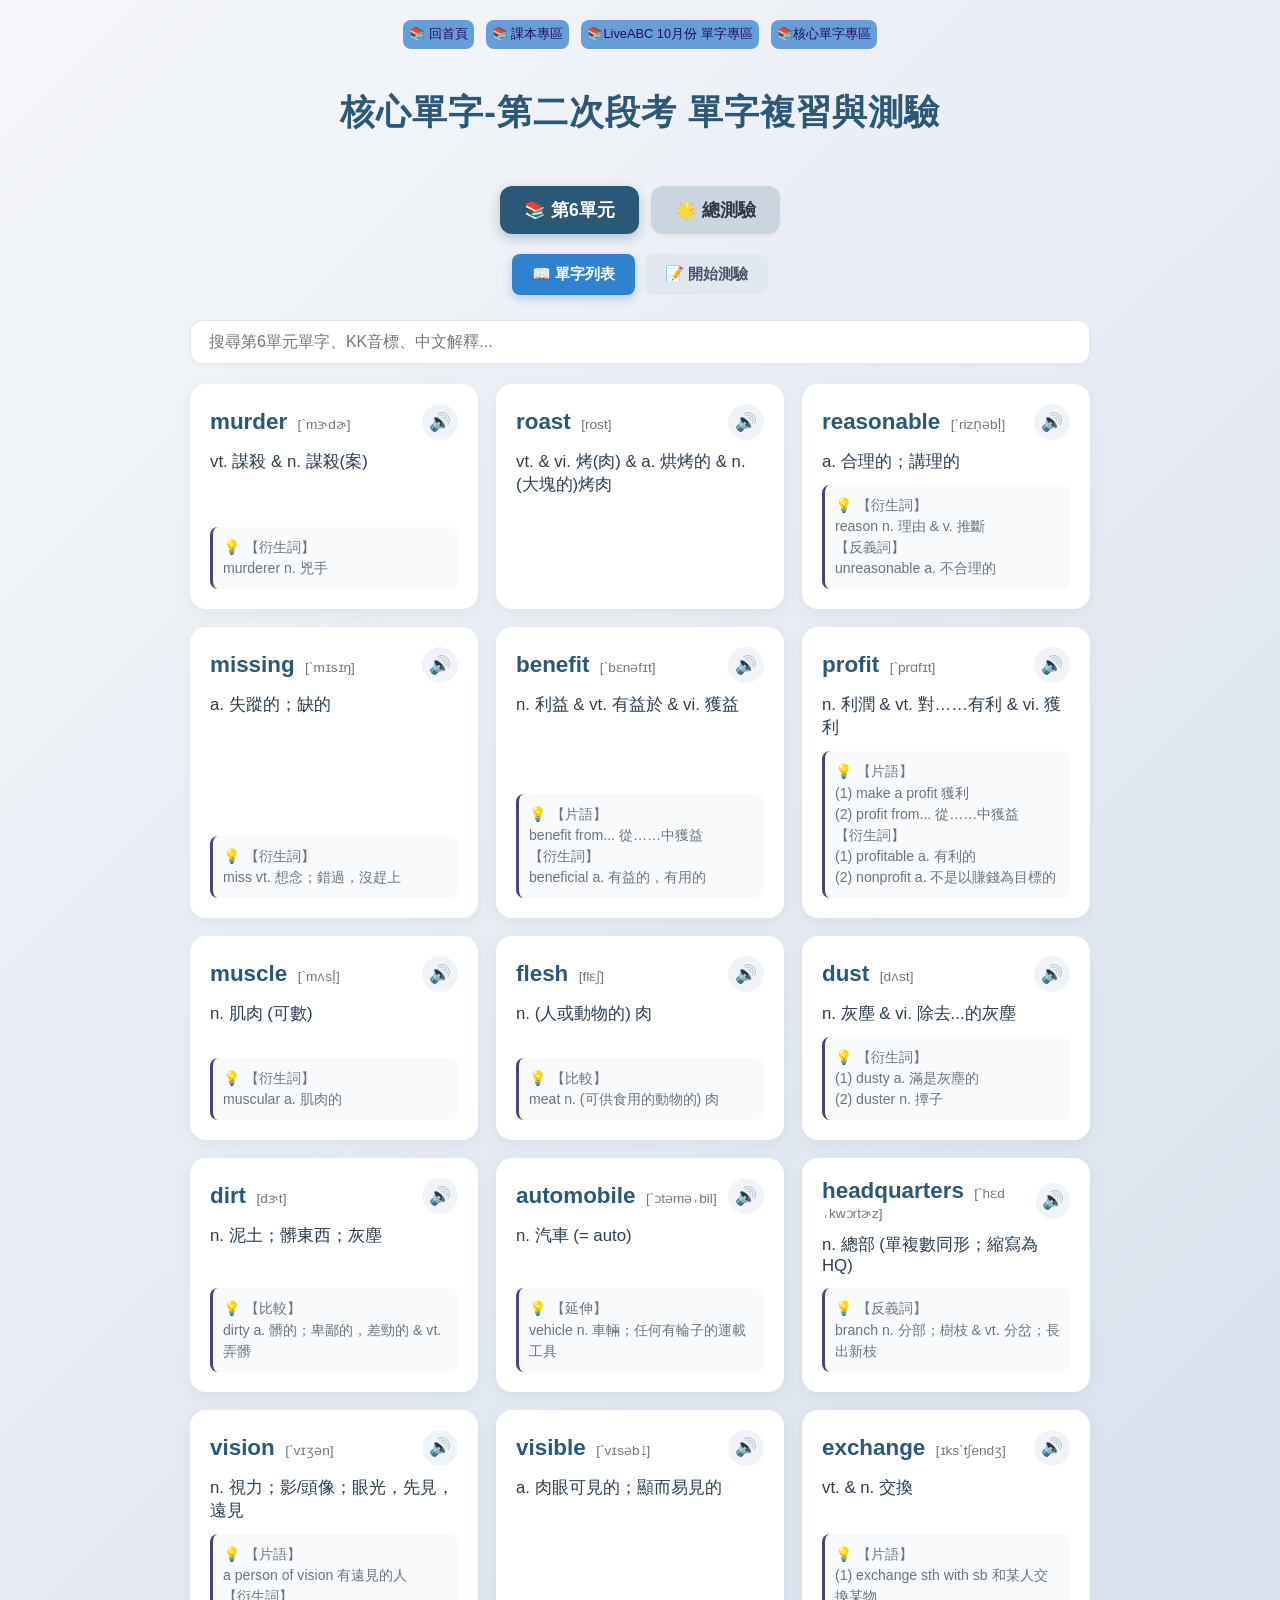
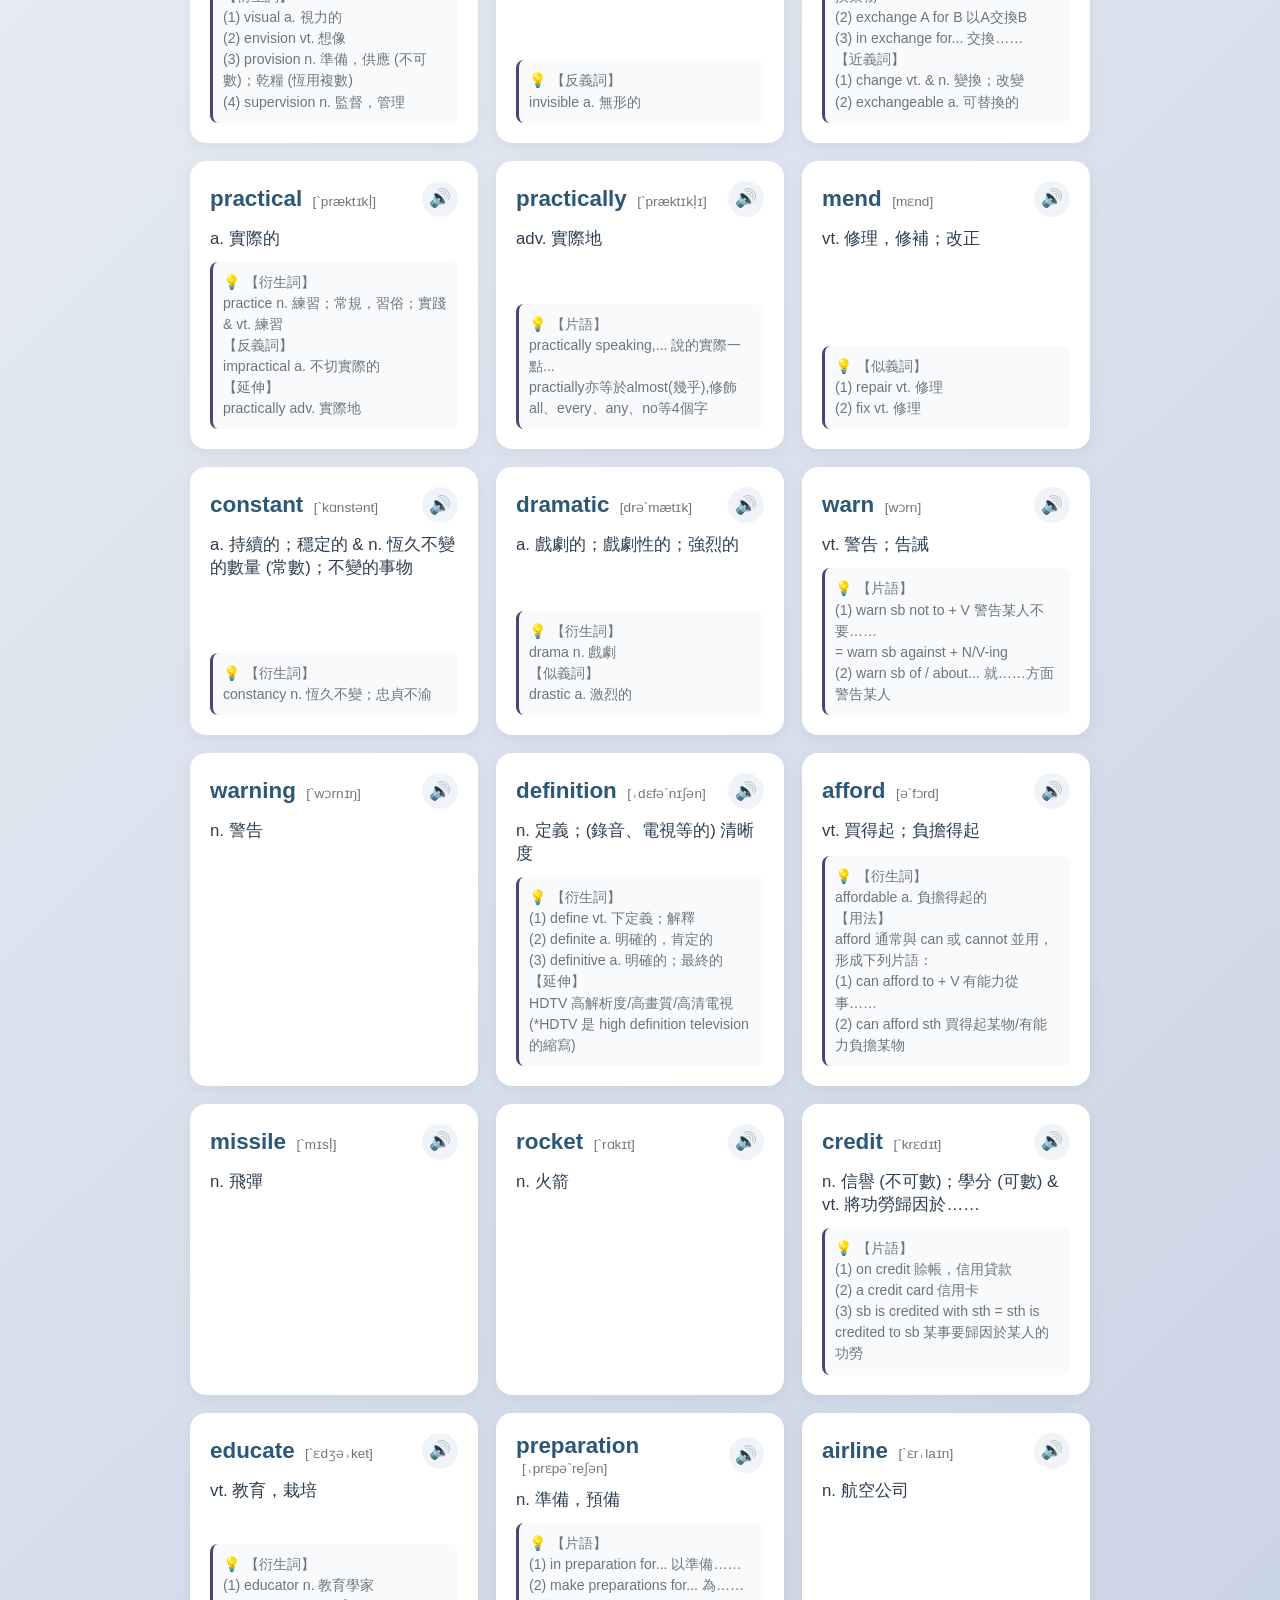
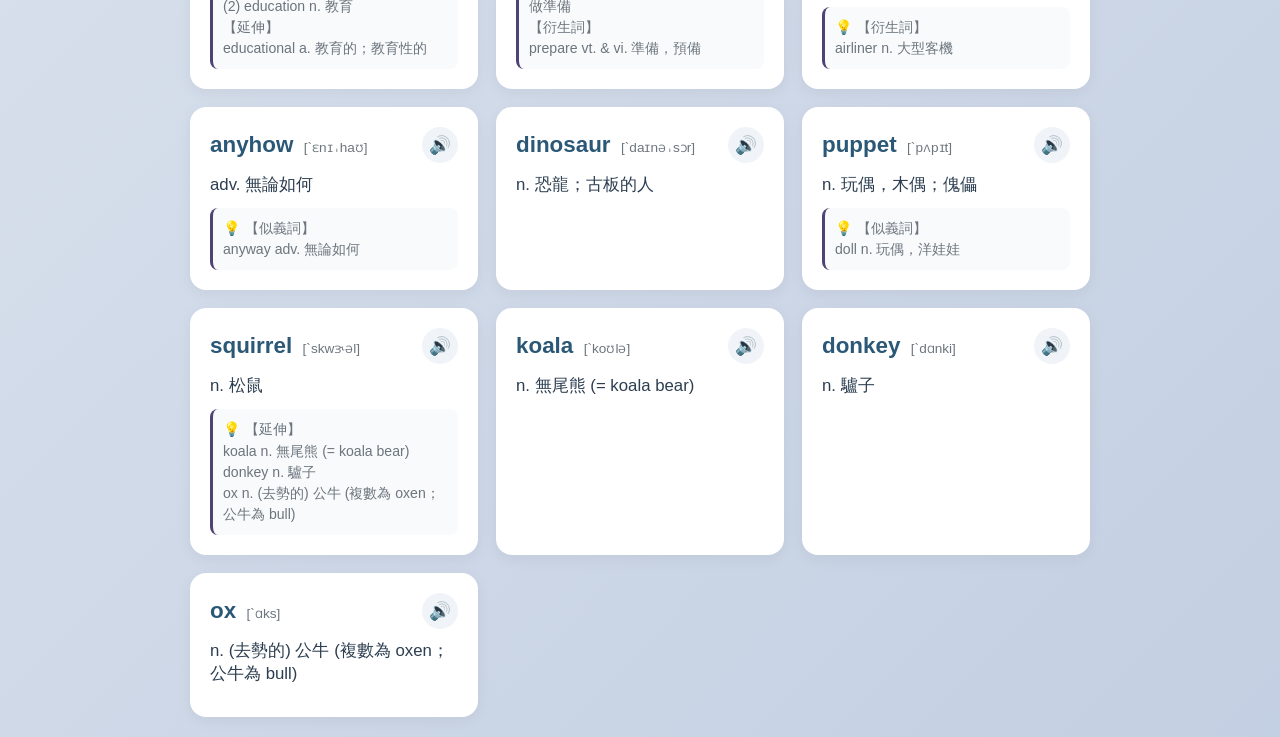
==== index-7000-2.html @ f65d8a89 "first commit" ====
<!DOCTYPE html>
<html lang="zh-TW">
<head>
    <meta charset="UTF-8">
    <meta name="viewport" content="width=device-width, initial-scale=1.0">
    <title>核心單字-第二次段考 單字複習與測驗</title>
    <link rel="stylesheet" href="style.css">
</head>
<body>
    <div class="container">
        <div class="lesson-tabs">
            <button class="lesson1-btn lesson0-btn" onclick="location.href='index.html'">📚 回首頁 </button>
            <button class="lesson1-btn lesson0-btn" onclick="location.href='index-TextBook-2.html'">📚 課本專區</button>
            <button class="lesson1-btn lesson0-btn" onclick="location.href='index-LiveABC_10_1.html'">📚LiveABC 10月份 單字專區</button>
            <button class="lesson1-btn lesson0-btn" onclick="location.href='index-7000-2.html'">📚核心單字專區</button>
        </div>
        <header>
            <h1 id="page-title">核心單字-第二次段考 單字複習與測驗</h1>  
        </header>

        <!-- 動態生成：單元切換頁籤 -->
        <div class="lesson-tabs" id="lessonTabsContainer"></div>

        <!-- 動態生成：單元內容區塊 -->
        <div id="dynamicContentContainer"></div>
    </div>

    <!-- 載入資料與測驗引擎 -->
    <script src="WordsData/7000_test2.js"></script>
    <script src="quiz-engine.js"></script>

    <script>
        // =========================================================================
        // 【動態設定區】以後只要在這裡加單元，或在 JS 加資料，HTML 永遠不用動！
        // =========================================================================
        const unitsConfig = [
            // { id: 'lesson1', shortId: 'l1', name: '第1單元', dataVar: 'lesson1Data' },
            // { id: 'lesson2', shortId: 'l2', name: '第2單元', dataVar: 'lesson2Data' },
            // { id: 'lesson3', shortId: 'l3', name: '第3單元', dataVar: 'lesson3Data' },
            { id: 'lesson6', shortId: 'l6', name: '第6單元', dataVar: 'unit6WordsData' }
            // 之後要加第5單元、第6單元...直接在這裡繼續加物件即可：
            // { id: 'lesson5', shortId: 'l5', name: '第5課', dataVar: 'magazine10w5WordsData' },
        ];

        const lessonWordsMap = {
            //   magazine10w1WordsData: magazine10w1WordsData,
            //   magazine10w2WordsData: magazine10w2WordsData,
            //   magazine10w3WordsData: magazine10w3WordsData,
              unit6WordsData: unit6WordsData
             // 之後要加第5週、第6週...直接在這裡繼續加物件即可：
             // magazine10w5WordsData: magazine10w5WordsData,
             //注意： 這裡的 magazine10w5WordsData 必須確實存在，否則可能出現 ReferenceError，導致後續程式無法執行。
         };


        // 讓共用引擎抓取資料
        
function getDataByLessonId(lessonId) {
    if (lessonId === 'all') {
        return typeof allData !== 'undefined' ? allData : [];
    }

    const unit = unitsConfig.find(
        u => u.id === lessonId || u.shortId === lessonId
    );

    if (!unit) return [];

    return lessonWordsMap[unit.dataVar] || [];
}


        // 動態渲染整個頁面結構與單字列表
        function initDynamicApp() {
            const tabsContainer = document.getElementById('lessonTabsContainer');
            const contentContainer = document.getElementById('dynamicContentContainer');

            let tabsHtml = '';
            let contentsHtml = '';

            unitsConfig.forEach((unit, index) => {
                const isActiveTab = index === 0 ? 'active' : '';
                const isActiveContent = index === 0 ? 'active' : '';
                const sId = unit.shortId;

                // 產生頂部按鈕
                tabsHtml += `<button class="lesson-btn ${isActiveTab}" onclick="switchLesson('${unit.id}')">📚 ${unit.name}</button>`;

                // 產生對應的單字列表與測驗介面（完全對齊 quiz-engine.js 所需的 ID）
                contentsHtml += `
                    <div id="${unit.id}-container" class="lesson-content ${isActiveContent}">
                        <div class="nav-tabs">
                            <button class="tab-btn active" onclick="switchTab('${sId}', 'list')">📖 單字列表</button>
                            <button class="tab-btn" onclick="switchTab('${sId}', 'quiz')">📝 開始測驗</button>
                        </div>
                        <div id="${sId}-list-tab" class="tab-content active">
                            <div class="controls">
                                <input type="text" id="${sId}-searchInput" class="search-input" placeholder="搜尋${unit.name}單字、KK音標、中文解釋..." onkeyup="filterWords('${sId}')">
                            </div>
                            <div class="word-grid" id="${sId}-wordGrid"></div>
                        </div>
                        <div id="${sId}-quiz-tab" class="tab-content">
                            <div class="quiz-outer-card">
                                <div class="mode-header-title">🎯 ${unit.name}單字互動測驗</div>
                                <div class="mode-header-desc">請選擇您想要的測驗模式與題數，點擊開始挑戰！</div>
                                <div class="setup-panel" id="${sId}-quizSetupPanel">
                                    <div class="setup-group">
                                        <label>選擇測驗題型：</label>
                                        <div class="setup-options">
                                            <button class="setup-btn active" id="${sId}-typeChoiceBtn" onclick="setQuizType('${sId}', 'choice')">英選中 (看英選中)</button>
                                            <button class="setup-btn" id="${sId}-typeChineseToEnglishBtn" onclick="setQuizType('${sId}', 'chineseToEnglish')">中選英 (看中選英)</button>
                                            <button class="setup-btn" id="${sId}-typeSpellBtn" onclick="setQuizType('${sId}', 'spell')">手動拼字填空</button>
                                        </div>
                                    </div>
                                    <div class="setup-group">
                                        <label>選擇測驗題數：</label>
                                        <div class="setup-options">
                                            <button class="setup-btn active" id="${sId}-count10Btn" onclick="setQuizCount('${sId}', 10)">10 題</button>
                                            <button class="setup-btn" id="${sId}-countAllBtn" onclick="setQuizCount('${sId}', 'all')">全部題數</button>
                                        </div>
                                    </div>
                                    <button class="full-next-btn" onclick="startQuiz('${sId}')">🚀 開始作答</button>
                                </div>
                                <div id="${sId}-quizActiveArea" style="display: none;">
                                    <div class="sticky-score-bar">
                                        <span id="${sId}-quizProgress" style="font-weight: bold; color: #4a5568;">進度：0 / 10</span>
                                        <span id="${sId}-quizScore" style="font-weight: bold; color: var(--btn-blue); font-size: 1.1rem;">得分：0 分</span>
                                    </div>
                                    <div class="quiz-inner-box">
                                        <div class="question-label" id="${sId}-questionText">載入中...</div>
                                        <div id="${sId}-quizAnswersArea" class="options-group"></div>
                                        <div class="result-banner" id="${sId}-quizBanner"></div>
                                    </div>
                                    <button class="full-next-btn" id="${sId}-quizNextBtn" onclick="nextQuestion('${sId}')" style="display: none;">下一題 ➔</button>
                                </div>
                                <div id="${sId}-quizFinalResult" style="display: none; text-align: center; padding: 25px; background: #edf2f7; border-radius: 12px;">
                                    <h2 style="margin-top: 0; color: #2d3748;">🎉 ${unit.name}測驗完成！</h2>
                                    <p style="font-size: 1.1rem; color: #4a5568;">您的最終得分：</p>
                                    <div id="${sId}-finalScoreDisplay" style="font-size: 3rem; font-weight: bold; color: var(--btn-blue); margin: 10px 0 20px 0;">0 / 100</div>
                                    <div id="${sId}-wrongReviewContainer"></div>
                                    <button class="full-next-btn" onclick="resetQuizSetup('${sId}')" style="max-width: 240px; margin: 20px auto 0 auto;">🔄 重新設定並再試一次</button>
                                </div>
                            </div>
                        </div>
                    </div>
                `;
            });

            // 總測驗
            tabsHtml += `<button class="lesson-btn" onclick="switchLesson('all')">🌟 總測驗</button>`;
            contentsHtml += `
                <div id="all-container" class="lesson-content">
                    <div class="nav-tabs">
                        <button class="tab-btn active" onclick="switchTab('all', 'list')">📖 全部單字總覽</button>
                        <button class="tab-btn" onclick="switchTab('all', 'quiz')">📝 開始總測驗</button>
                    </div>
                    <div id="all-list-tab" class="tab-content active">
                        <div class="controls">
                            <input type="text" id="all-searchInput" class="search-input" placeholder="搜尋所有課程單字、片語、KK音標、中文解釋..." onkeyup="filterWords('all')">
                        </div>
                        <div class="word-grid" id="all-wordGrid"></div>
                    </div>
                    <div id="all-quiz-tab" class="tab-content">
                        <div class="quiz-outer-card">
                            <div class="mode-header-title">🌟 總測驗（涵蓋全部單字與片語）</div>
                            <div class="mode-header-desc">請選擇您想要的測驗模式與題數，挑戰跨課綜合單字大考驗！</div>
                            <div class="setup-panel" id="all-quizSetupPanel">
                                <div class="setup-group">
                                    <label>選擇測驗題型：</label>
                                    <div class="setup-options">
                                        <button class="setup-btn active" id="all-typeChoiceBtn" onclick="setQuizType('all', 'choice')">英選中 (看英選中)</button>
                                        <button class="setup-btn" id="all-typeChineseToEnglishBtn" onclick="setQuizType('all', 'chineseToEnglish')">中選英 (看中選英)</button>
                                        <button class="setup-btn" id="all-typeSpellBtn" onclick="setQuizType('all', 'spell')">手動拼字填空</button>
                                    </div>
                                </div>
                                <div class="setup-group">
                                    <label>選擇測驗題數：</label>
                                    <div class="setup-options">
                                        <button class="setup-btn active" id="all-count10Btn" onclick="setQuizCount('all', 10)">10 題</button>
                                        <button class="setup-btn" id="all-count20Btn" onclick="setQuizCount('all', 20)">20 題</button>
                                        <button class="setup-btn" id="all-countAllBtn" onclick="setQuizCount('all', 'all')">全部題數</button>
                                    </div>
                                </div>
                                <button class="full-next-btn" onclick="startQuiz('all')">🚀 開始總測驗</button>
                            </div>
                            <div id="all-quizActiveArea" style="display: none;">
                                <div class="sticky-score-bar">
                                    <span id="all-quizProgress" style="font-weight: bold; color: #4a5568;">進度：0 / 10</span>
                                    <span id="all-quizScore" style="font-weight: bold; color: var(--btn-blue); font-size: 1.1rem;">得分：0 分</span>
                                </div>
                                <div class="quiz-inner-box">
                                    <div class="question-label" id="all-questionText">載入中...</div>
                                    <div id="all-quizAnswersArea" class="options-group"></div>
                                    <div class="result-banner" id="all-quizBanner"></div>
                                </div>
                                <button class="full-next-btn" id="all-quizNextBtn" onclick="nextQuestion('all')" style="display: none;">下一題 ➔</button>
                            </div>
                            <div id="all-quizFinalResult" style="display: none; text-align: center; padding: 25px; background: #edf2f7; border-radius: 12px;">
                                <h2 style="margin-top: 0; color: #2d3748;">🎉 總測驗完成！</h2>
                                <p style="font-size: 1.1rem; color: #4a5568;">您的最終得分：</p>
                                <div id="all-finalScoreDisplay" style="font-size: 3rem; font-weight: bold; color: var(--btn-blue); margin: 10px 0 20px 0;">0 / 100</div>
                                <div id="all-wrongReviewContainer"></div>
                                <button class="full-next-btn" onclick="resetQuizSetup('all')" style="max-width: 240px; margin: 20px auto 0 auto;">🔄 重新設定並再試一次</button>
                            </div>
                        </div>
                    </div>
                </div>
            `;

            // 注入 DOM 
            tabsContainer.innerHTML = tabsHtml;
            contentContainer.innerHTML = contentsHtml;

            // 確保 DOM 建立完成後，立即呼叫引擎將各單元卡片渲染進各自的網格中
            setTimeout(() => {
    unitsConfig.forEach(unit => {
        const words = getDataByLessonId(unit.id);

        console.log(
            `[${unit.name}] 單字數量：`,
            words.length,
            words
        );

        renderWords(unit.shortId, words);
    });

    if (typeof allData !== 'undefined') {
        console.log('[總複習] 單字數量：', allData.length);
        renderWords('all', allData);
    } else {
        console.error('找不到 allData，請檢查資料來源。');
    }
}, 50);
        }

        // 頁面載入時觸發動態生成
        window.onload = initDynamicApp;
    </script>
</body>
</html>
---- style.css ----
:root {
            --primary: #2b5876;
            --primary-light: #4e4376;
            --bg-grad: linear-gradient(135deg, #f5f7fa 0%, #c3cfe2 100%);
            --card-bg: #ffffff;
            --text-main: #2c3e50;
            --text-sub: #6c757d;
            --border-color: #e2e8f0;
            --danger: #dc3545;
            --danger-bg: #f8d7da;
            --danger-border: #f5c6cb;
            --danger-text: #721c24;
            --success: #28a745;
            --success-bg: #d4edda;
            --success-border: #c3e6cb;
            --success-text: #155724;
            --btn-blue: #3182ce;
            --btn-blue-hover: #2b6cb0;
        }

        body {
            font-family: 'PingFang TC', 'Microsoft JhengHei', 'Helvetica Neue', Arial, sans-serif;
            background: var(--bg-grad);
            margin: 0;
            padding: 20px;
            color: var(--text-main);
            min-height: 100vh;
        }

        .container {
            max-width: 900px;
            margin: 0 auto;
        }

        header {
            text-align: center;
            padding: 20px 0;
            margin-bottom: 20px;
        }

        header h1 {
            margin: 0 0 10px 0;
            font-size: 2.2rem;
            color: var(--primary);
            letter-spacing: 1px;
        }

        header p {
            margin: 0;
            color: var(--text-sub);
            font-size: 1rem;
        }

        /* 課次大分頁列 */
        .lesson-tabs {
            display: flex;
            justify-content: center;
            gap: 12px;
            margin-bottom: 20px;
            flex-wrap: wrap;
        }

        .lesson-btn {
            background-color: #cbd5e0;
            border: none;
            color: #2d3748;
            padding: 12px 24px;
            border-radius: 12px;
            font-size: 1.1rem;
            font-weight: bold;
            cursor: pointer;
            transition: all 0.2s ease;
            box-shadow: 0 2px 5px rgba(0,0,0,0.05);
        }

        
        .lesson-btn:hover {
            background-color: #a0aec0;
        }

        .lesson-btn.active {
            background-color: var(--primary);
            color: white;
            box-shadow: 0 4px 12px rgba(43, 88, 118, 0.3);
        }

        .lesson0-btn {
            padding: 6px 6px; 
            font-size: 0.8rem;
            border-radius: 8px;
        }

        .lesson1-btn {
            background-color: #669eda;
            border: none;
            color: #220d62;
            
        }

        .lesson1-btn:hover {
            background-color: #a0aec0;
        }

        .lesson1-btn.active {
            background-color: var(--primary);
            color: white;
            box-shadow: 0 4px 12px rgba(43, 88, 118, 0.3);
        }



        /* 功能子分頁列 */
        .nav-tabs {
            display: flex;
            justify-content: center;
            gap: 10px;
            margin-bottom: 25px;
        }

        .tab-btn {
            background-color: #e2e8f0;
            border: none;
            color: #4a5568;
            padding: 10px 20px;
            border-radius: 8px;
            font-size: 0.95rem;
            font-weight: bold;
            cursor: pointer;
            transition: all 0.2s ease;
        }

        .tab-btn:hover {
            background-color: #cbd5e0;
        }

        .tab-btn.active {
            background-color: var(--btn-blue);
            color: white;
            box-shadow: 0 4px 10px rgba(49, 130, 206, 0.3);
        }

        .lesson-content {
            display: none;
        }

        .lesson-content.active {
            display: block;
        }

        .tab-content {
            display: none;
        }

        .tab-content.active {
            display: block;
        }

        /* 搜尋與篩選列 */
        .controls {
            margin-bottom: 20px;
        }

        .search-input {
            width: 100%;
            padding: 12px 18px;
            border-radius: 12px;
            border: 1px solid var(--border-color);
            font-size: 1rem;
            box-shadow: 0 2px 5px rgba(0,0,0,0.03);
            outline: none;
            transition: border 0.2s;
            box-sizing: border-box;
        }

        .search-input:focus {
            border-color: var(--primary);
        }

        /* 卡片列表 */
        .word-grid {
            display: grid;
            grid-template-columns: repeat(auto-fill, minmax(270px, 1fr));
            gap: 18px;
        }

        .word-card {
            background: var(--card-bg);
            border-radius: 16px;
            padding: 20px;
            box-shadow: 0 4px 15px rgba(0,0,0,0.05);
            transition: transform 0.2s, box-shadow 0.2s;
            display: flex;
            flex-direction: column;
            justify-content: space-between;
        }

        .word-card:hover {
            transform: translateY(-4px);
            box-shadow: 0 8px 20px rgba(0,0,0,0.1);
        }

        .word-header {
            display: flex;
            justify-content: space-between;
            align-items: center;
            margin-bottom: 10px;
        }

        .word-title {
            font-size: 1.4rem;
            font-weight: bold;
            color: var(--primary);
        }

        .speech-btn {
            background: #f0f4f8;
            border: none;
            border-radius: 50%;
            width: 36px;
            height: 36px;
            cursor: pointer;
            display: flex;
            align-items: center;
            justify-content: center;
            font-size: 1.1rem;
            transition: background 0.2s;
        }

        .speech-btn:hover {
            background: #e2e8f0;
        }

        .word-def {
            font-size: 1.05rem;
            color: var(--text-main);
            margin-bottom: 12px;
            font-weight: 500;
        }

        .word-ext {
            font-size: 0.88rem;
            color: var(--text-sub);
            background: #f8fafc;
            padding: 10px;
            border-radius: 8px;
            border-left: 3px solid var(--primary-light);
            line-height: 1.5;
        }

        /* 測驗模式外框 */
        .quiz-outer-card {
            background: var(--card-bg);
            border-radius: 16px;
            padding: 35px 30px;
            box-shadow: 0 6px 20px rgba(0,0,0,0.06);
            max-width: 750px;
            margin: 0 auto;
        }







        .mode-header-title {
            font-size: 1.35rem;
            font-weight: 800;
            color: #2d3748;
            margin-bottom: 6px;
        }

        .mode-header-desc {
            color: #718096;
            font-size: 0.95rem;
            margin-bottom: 20px;
        }

        .setup-panel {
            background: #f8fafc;
            border: 1px solid #e2e8f0;
            border-radius: 12px;
            padding: 20px;
            margin-bottom: 20px;
        }

        .setup-group {
            margin-bottom: 15px;
        }

        .setup-group label {
            display: block;
            font-weight: bold;
            margin-bottom: 8px;
            color: #4a5568;
        }

        .setup-options {
            display: flex;
            gap: 10px;
            flex-wrap: wrap;
        }

        .setup-btn {
            flex: 1;
            min-width: 120px;
            padding: 10px;
            border: 1px solid #cbd5e0;
            background: #ffffff;
            border-radius: 8px;
            font-weight: bold;
            color: #4a5568;
            cursor: pointer;
            transition: all 0.2s;
        }

        .setup-btn.active {
            background: var(--btn-blue);
            color: white;
            border-color: var(--btn-blue);
        }

        .quiz-inner-box {
            background: #f8fafc;
            border: 1px solid #e2e8f0;
            border-radius: 12px;
            padding: 24px;
            margin-bottom: 20px;
        }

        .question-label {
            font-size: 1.15rem;
            font-weight: bold;
            color: #2d3748;
            margin-bottom: 18px;
            line-height: 1.5;
        }

        .options-group {
            display: flex;
            flex-direction: column;
            gap: 12px;
        }

        .single-option-btn {
            background: #ffffff;
            border: 1px solid #cbd5e0;
            padding: 15px 20px;
            border-radius: 10px;
            font-size: 1rem;
            text-align: left;
            cursor: pointer;
            transition: all 0.15s ease-in-out;
            color: #4a5568;
            font-weight: 500;
            display: block;
            width: 100%;
            box-sizing: border-box;
        }

        .single-option-btn:hover:not(:disabled) {
            border-color: var(--btn-blue);
            background: #f7fafc;
        }

        .single-option-btn.selected-correct {
            border: 2px solid var(--success) !important;
            background-color: var(--success-bg) !important;
            color: var(--success-text) !important;
            font-weight: bold;
        }

        .single-option-btn.selected-wrong {
            border: 2px solid var(--danger) !important;
            background-color: var(--danger-bg) !important;
            color: var(--danger-text) !important;
            font-weight: bold;
        }

        .single-option-btn.disabled-muted {
            opacity: 0.5;
            cursor: not-allowed;
        }

        .input-group {
            display: flex;
            gap: 10px;
            margin-bottom: 10px;
        }

        .spell-input {
            flex: 1;
            padding: 12px 16px;
            border: 2px solid #cbd5e0;
            border-radius: 10px;
            font-size: 1.1rem;
            outline: none;
            background: #fff;
        }

        .spell-input:focus {
            border-color: var(--btn-blue);
        }

        .spell-input.correct-input {
            border-color: var(--success) !important;
            background-color: var(--success-bg) !important;
            color: var(--success-text) !important;
            font-weight: bold;
        }

        .spell-input.wrong-input {
            border-color: var(--danger) !important;
            background-color: var(--danger-bg) !important;
            color: var(--danger-text) !important;
            font-weight: bold;
        }

        .action-sub-btn {
            background: var(--btn-blue);
            color: white;
            border: none;
            padding: 0 20px;
            border-radius: 10px;
            font-weight: bold;
            cursor: pointer;
            transition: background 0.2s;
        }

        .action-sub-btn:hover {
            background: var(--btn-blue-hover);
        }

        .result-banner {
            margin-top: 15px;
            padding: 15px 20px;
            border-radius: 10px;
            font-size: 1.05rem;
            font-weight: bold;
            line-height: 1.6;
            display: none;
        }

        .result-banner.wrong {
            background-color: var(--danger-bg) !important;
            border: 1px solid var(--danger-border) !important;
            color: var(--danger-text) !important;
            display: block !important;
        }

        .result-banner.correct {
            background-color: var(--success-bg) !important;
            border: 1px solid var(--success-border) !important;
            color: var(--success-text) !important;
            display: block !important;
        }

        .banner-ext-info {
            font-weight: normal;
            font-size: 0.9rem;
            margin-top: 8px;
            padding-top: 8px;
            border-top: 1px dashed rgba(0,0,0,0.15);
        }

        .full-next-btn {
            width: 100%;
            padding: 15px;
            background: var(--btn-blue);
            color: white;
            border: none;
            border-radius: 10px;
            font-size: 1.1rem;
            font-weight: bold;
            cursor: pointer;
            box-shadow: 0 4px 6px rgba(49, 130, 206, 0.2);
            margin-top: 15px;

            
            /* 讓手機版的測驗按鈕列或最下方按鈕固定在底部 */
    /* position: sticky; */
    position: relative; /* 確保不使用 fixed 亂飄 */
    bottom: 15px;
    z-index: 10;
    box-shadow: 0 4px 12px rgba(0,0,0,0.15);
        }


        .quiz-mode-hide {
    display: none !important;
}


        .full-next-btn:hover {
            background: var(--btn-blue-hover);
        }

        .sticky-score-bar {
            position: sticky;
            top: 10px;
            z-index: 100;
            background: #ffffff;
            border: 1px solid #cbd5e0;
            border-radius: 12px;
            padding: 12px 20px;
            display: flex;
            justify-content: space-between;
            align-items: center;
            box-shadow: 0 4px 12px rgba(0,0,0,0.08);
            margin-bottom: 20px;
        }

        /* 錯題總整理區塊樣式 */
        .wrong-review-section {
            margin-top: 20px;
            background: #fff5f5;
            border: 1px solid #feb2b2;
            border-radius: 12px;
            padding: 20px;
            text-align: left;
        }

        .wrong-review-title {
            font-weight: bold;
            color: var(--danger);
            font-size: 1.1rem;
            margin-bottom: 12px;
            display: flex;
            align-items: center;
            gap: 6px;
        }

        .wrong-item-card {
            background: #ffffff;
            border-left: 4px solid var(--danger);
            padding: 12px 15px;
            margin-bottom: 10px;
            border-radius: 6px;
            box-shadow: 0 2px 5px rgba(0,0,0,0.03);
        }

        @media (max-width: 600px) {
            body { padding: 12px; }
            header h1 { font-size: 1.5rem; }
            .word-grid { grid-template-columns: 1fr; }
            .quiz-outer-card { padding: 20px 16px; }
            .input-group { flex-direction: column; }
            .action-sub-btn { padding: 12px; }
        }
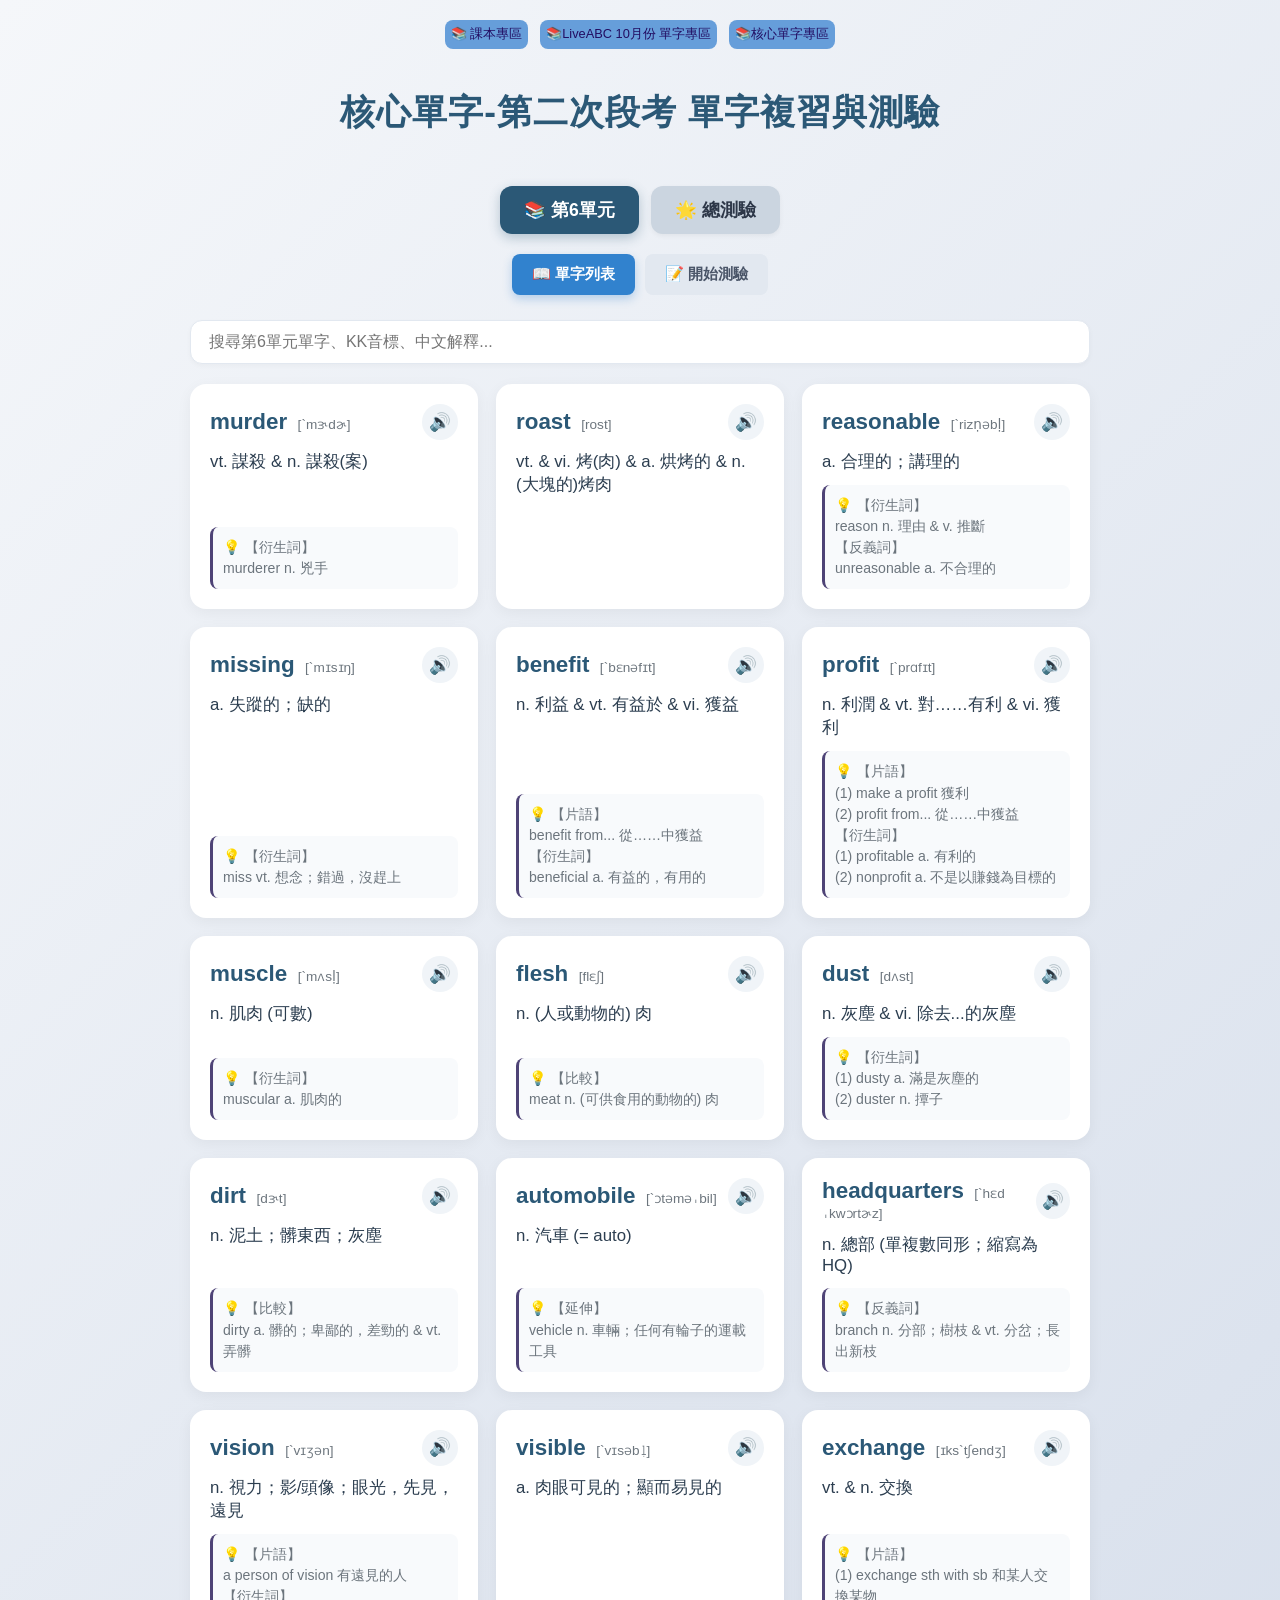
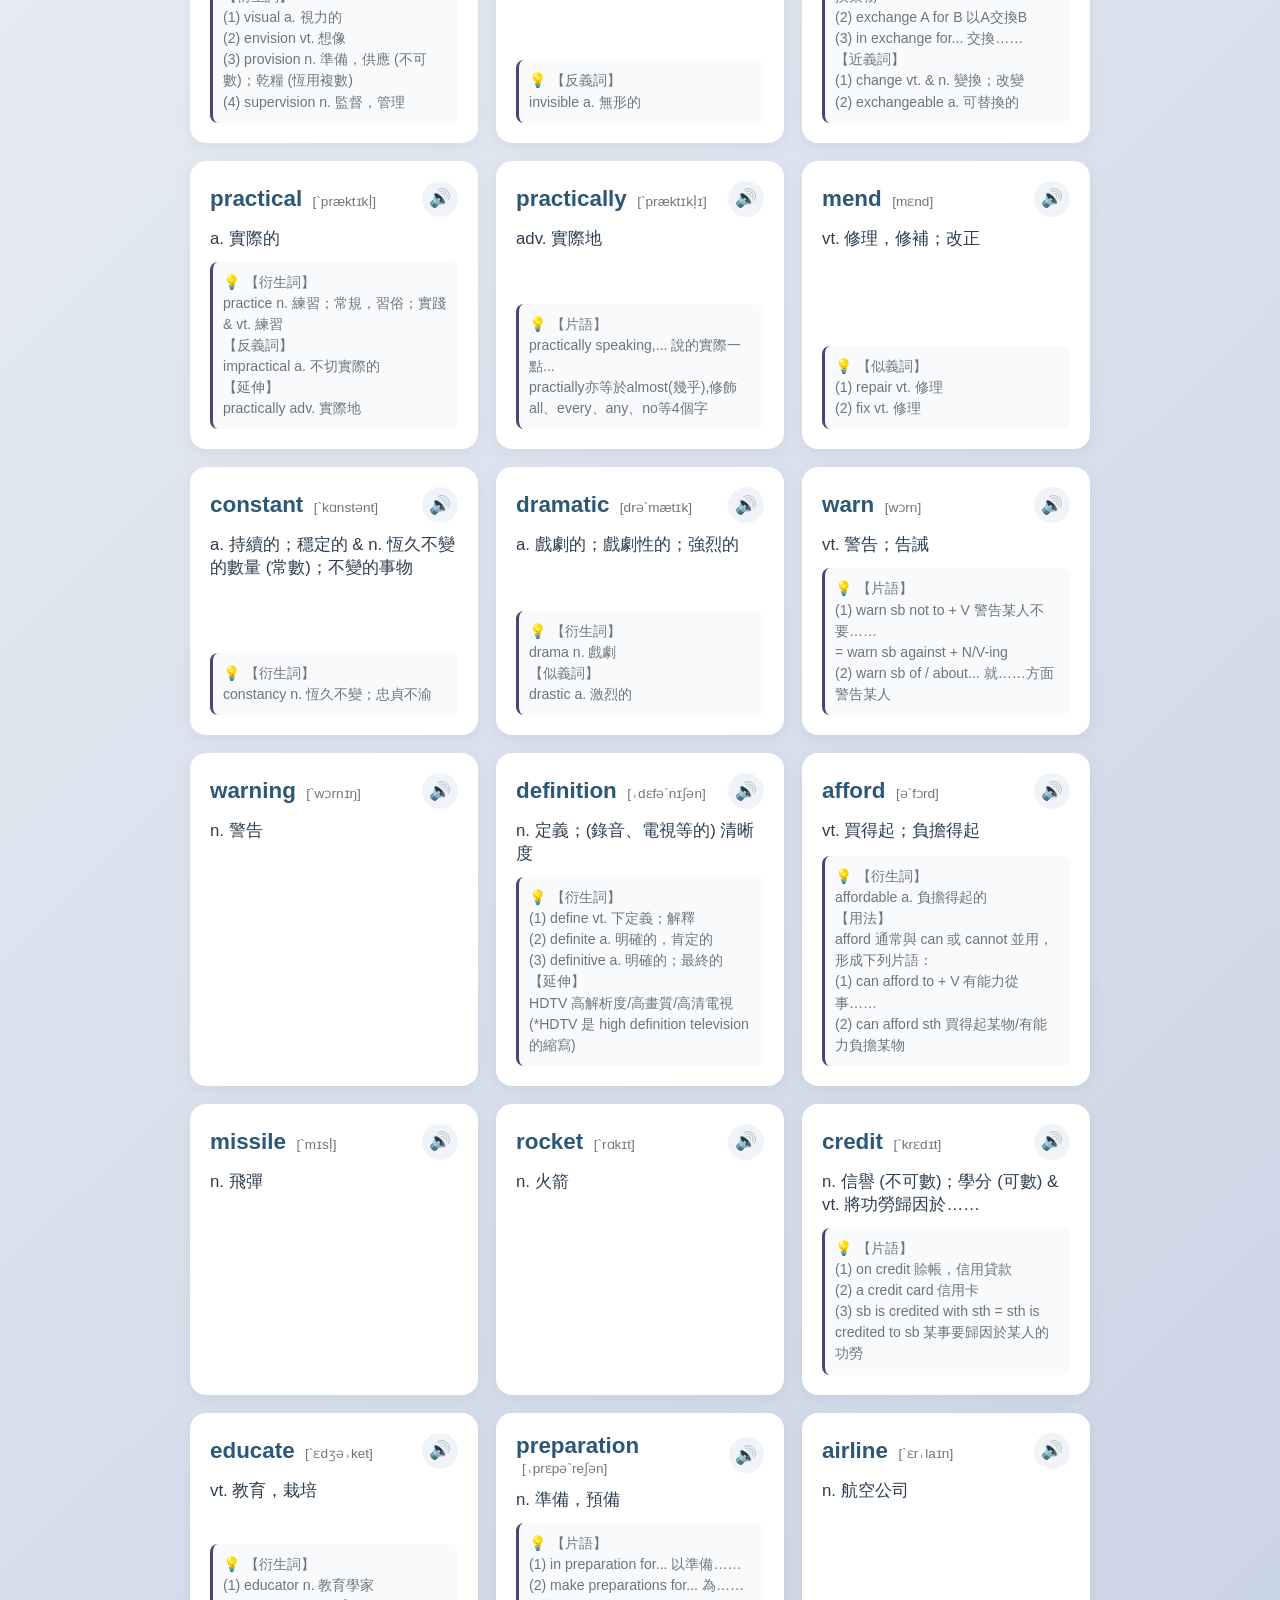
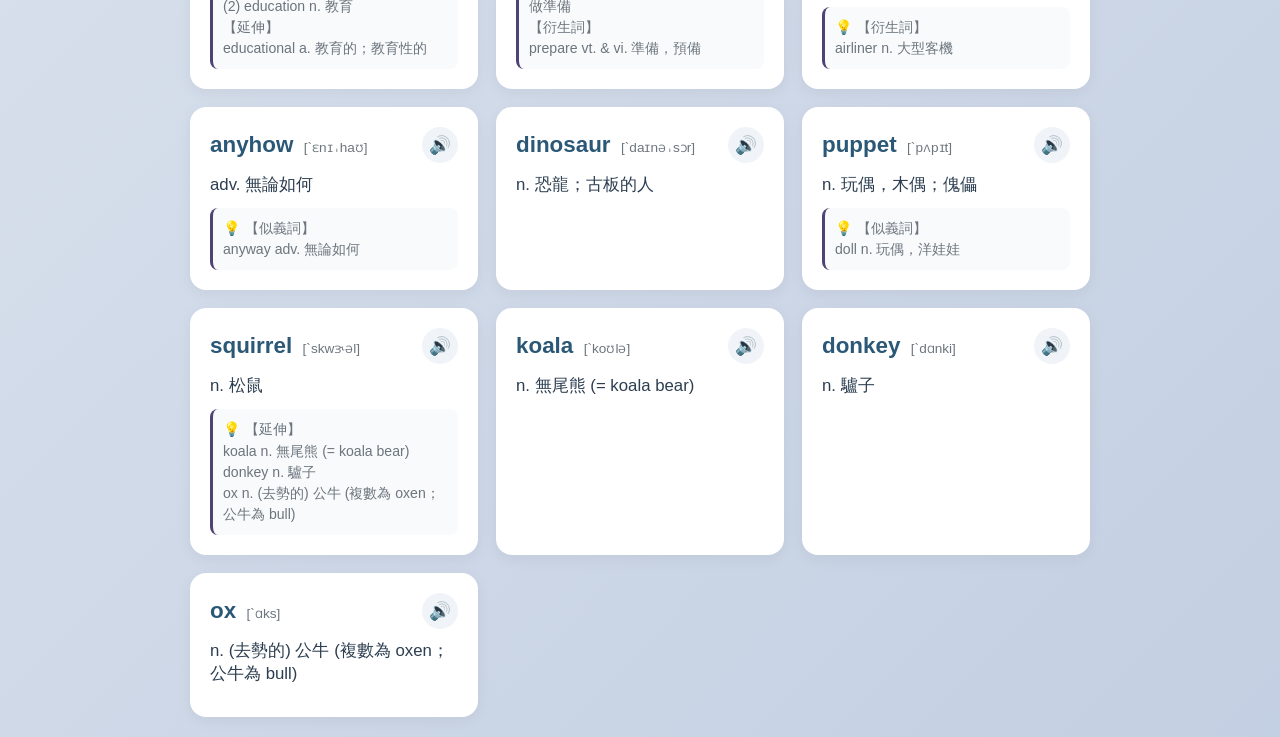
==== commit 3ac1a22e: "隱藏回首頁的按鈕" ====
--- a/index-7000-2.html
+++ b/index-7000-2.html
@@ -9,7 +9,7 @@
 <body>
     <div class="container">
         <div class="lesson-tabs">
-            <button class="lesson1-btn lesson0-btn" onclick="location.href='index.html'">📚 回首頁 </button>
+            <button class="lesson1-btn lesson0-btn" style="display: none;" onclick="location.href='index.html'">📚 回首頁 </button>
             <button class="lesson1-btn lesson0-btn" onclick="location.href='index-TextBook-2.html'">📚 課本專區</button>
             <button class="lesson1-btn lesson0-btn" onclick="location.href='index-LiveABC_10_1.html'">📚LiveABC 10月份 單字專區</button>
             <button class="lesson1-btn lesson0-btn" onclick="location.href='index-7000-2.html'">📚核心單字專區</button>
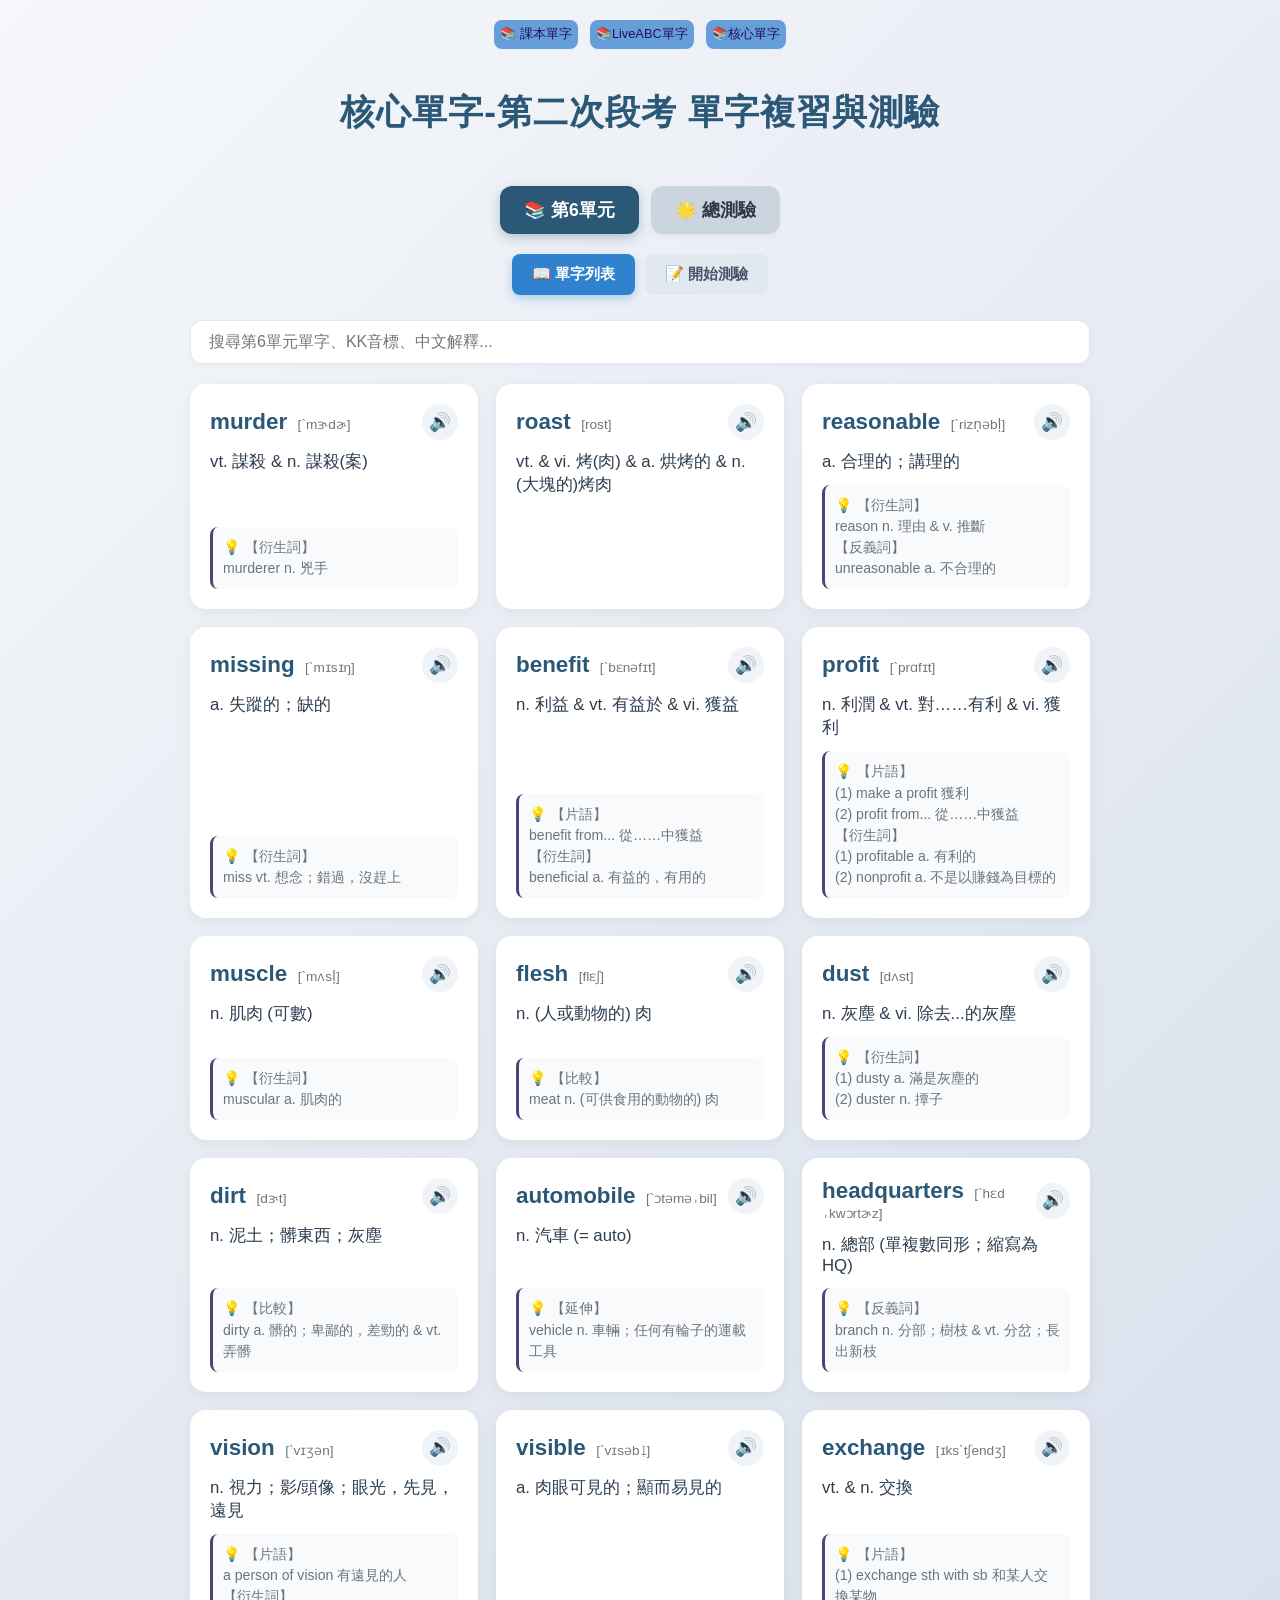
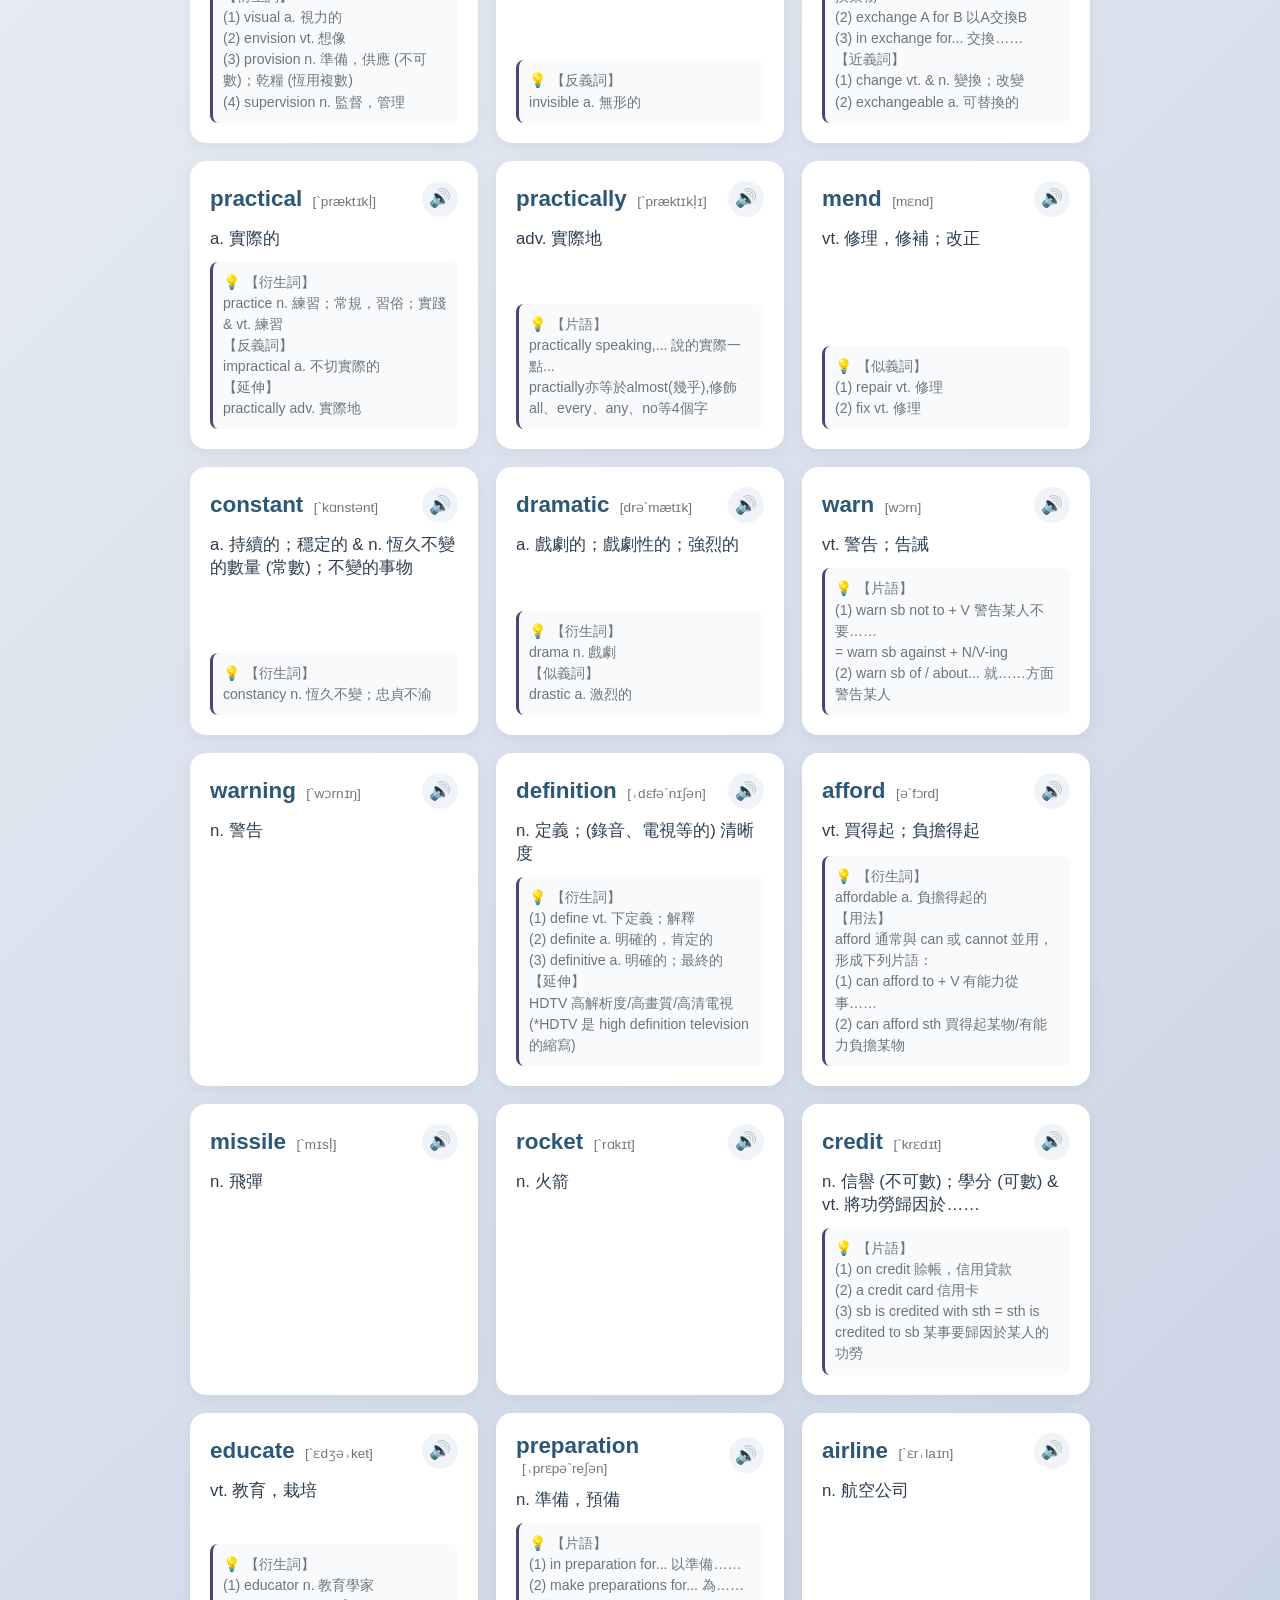
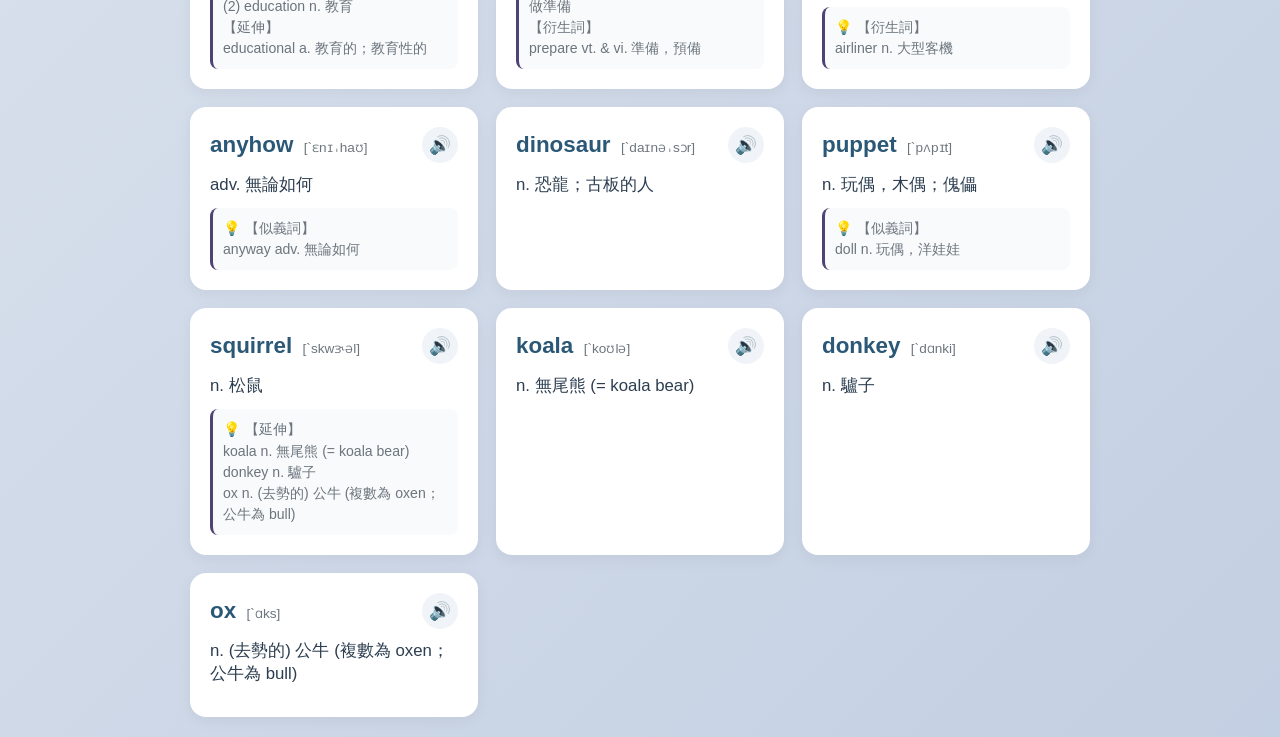
==== commit 9f102088: "調整標題列字數" ====
--- a/index-7000-2.html
+++ b/index-7000-2.html
@@ -10,9 +10,9 @@
     <div class="container">
         <div class="lesson-tabs">
             <button class="lesson1-btn lesson0-btn" style="display: none;" onclick="location.href='index.html'">📚 回首頁 </button>
-            <button class="lesson1-btn lesson0-btn" onclick="location.href='index-TextBook-2.html'">📚 課本專區</button>
-            <button class="lesson1-btn lesson0-btn" onclick="location.href='index-LiveABC_10_1.html'">📚LiveABC 10月份 單字專區</button>
-            <button class="lesson1-btn lesson0-btn" onclick="location.href='index-7000-2.html'">📚核心單字專區</button>
+            <button class="lesson1-btn lesson0-btn" onclick="location.href='index-TextBook-2.html'">📚 課本單字</button>
+            <button class="lesson1-btn lesson0-btn" onclick="location.href='index-LiveABC_10_1.html'">📚LiveABC單字</button>
+            <button class="lesson1-btn lesson0-btn" onclick="location.href='index-7000-2.html'">📚核心單字</button>
         </div>
         <header>
             <h1 id="page-title">核心單字-第二次段考 單字複習與測驗</h1>  
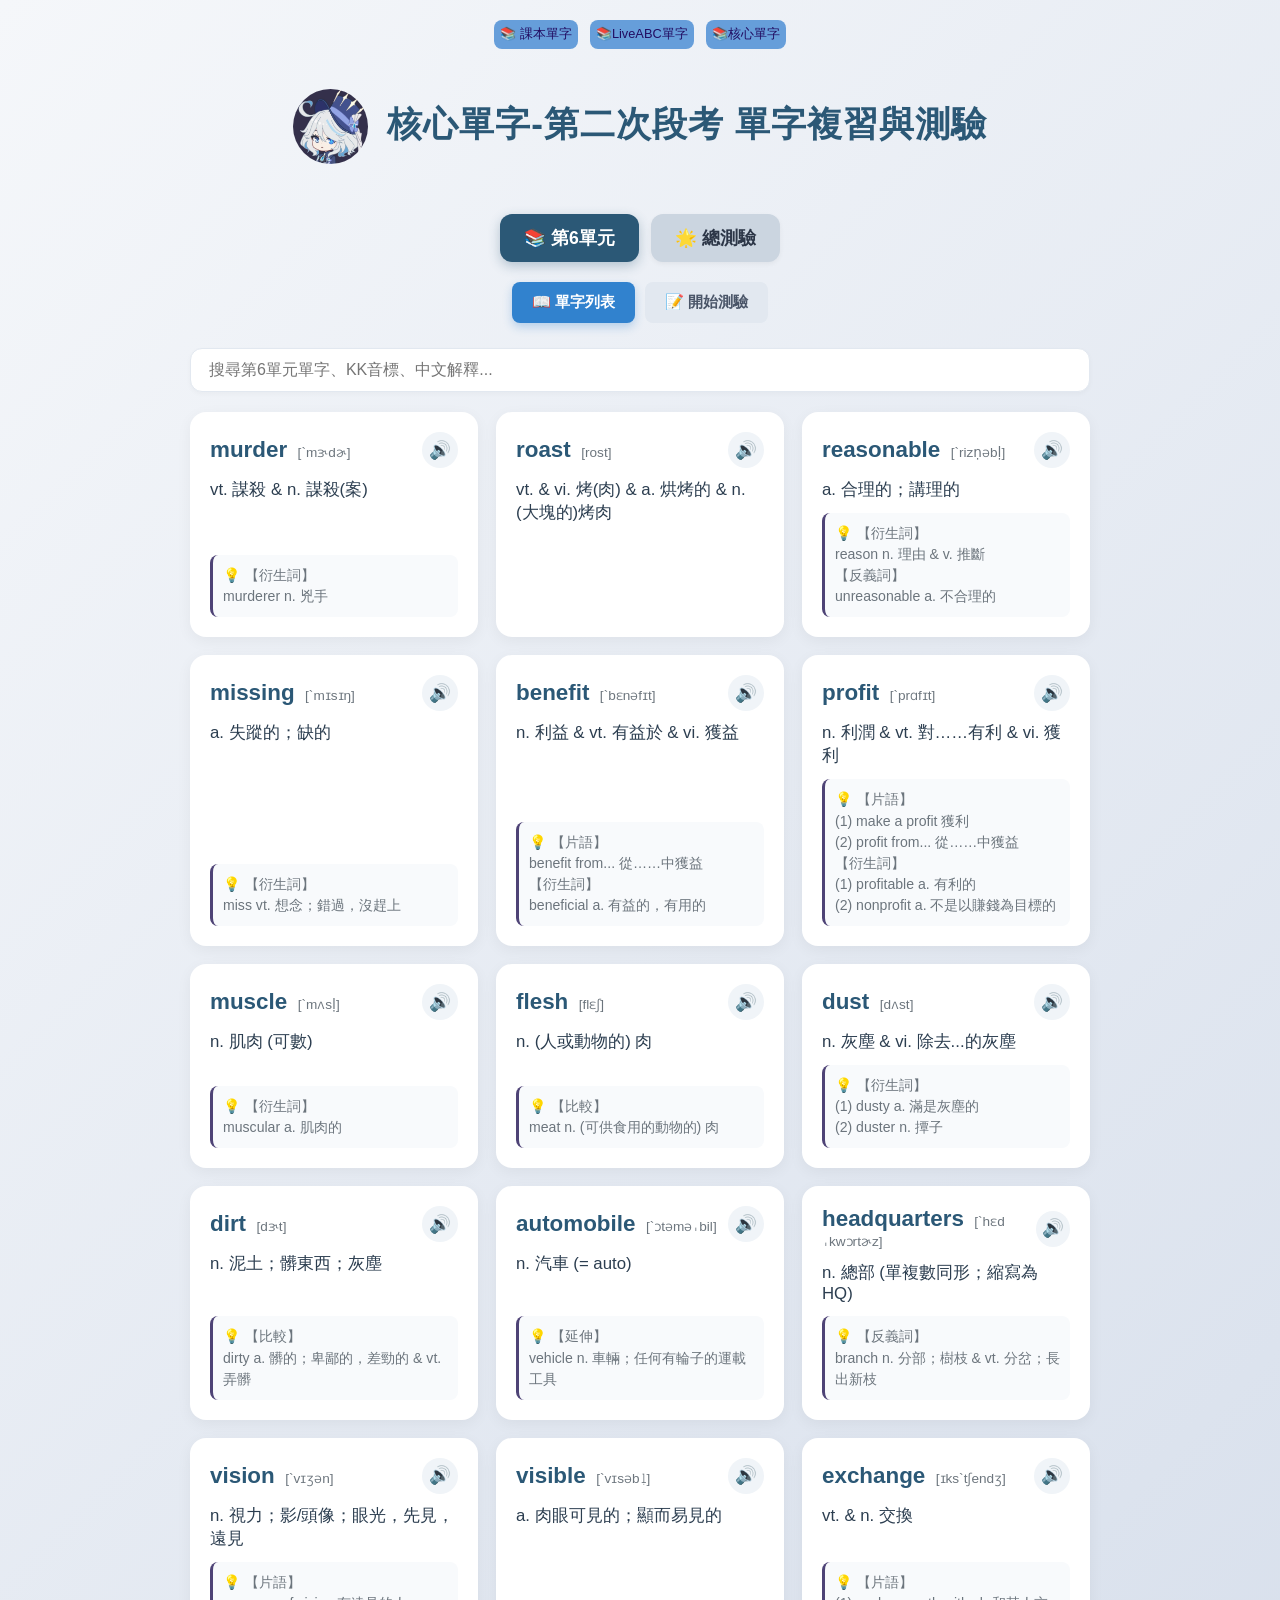
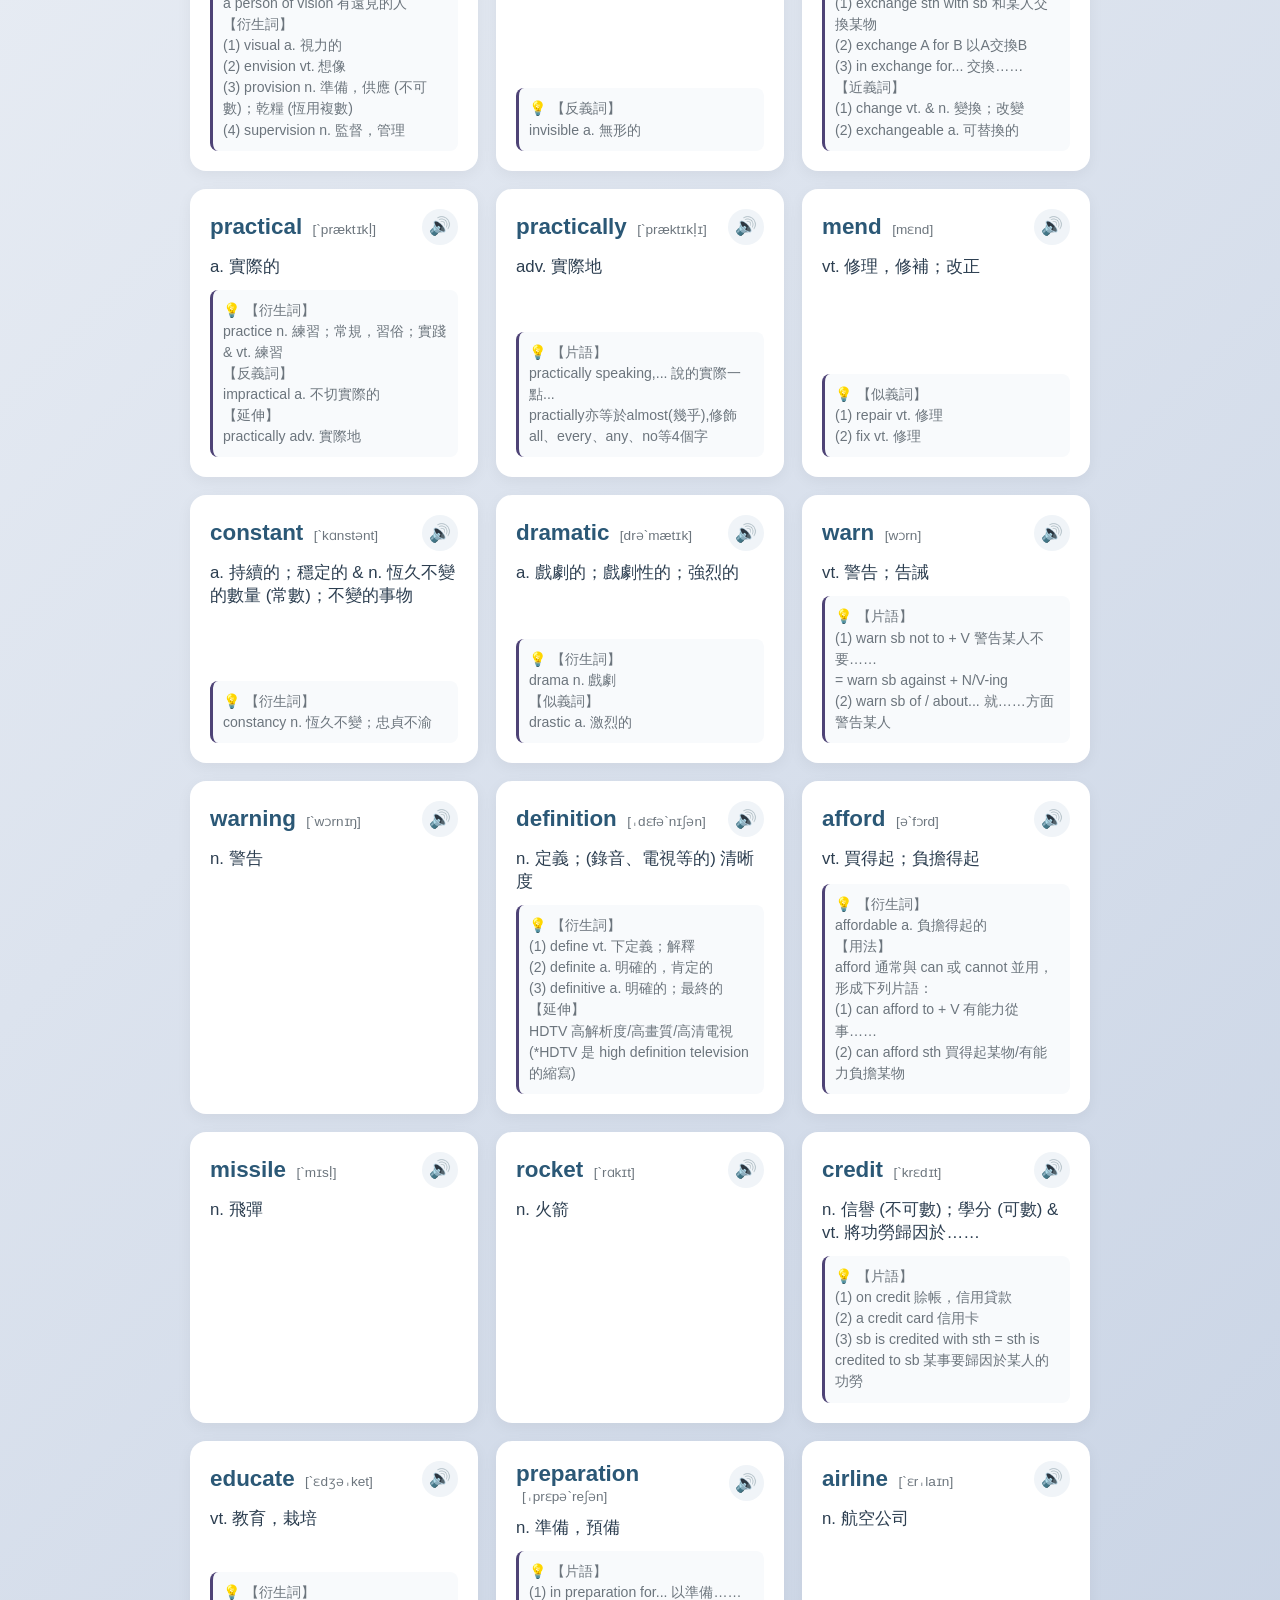
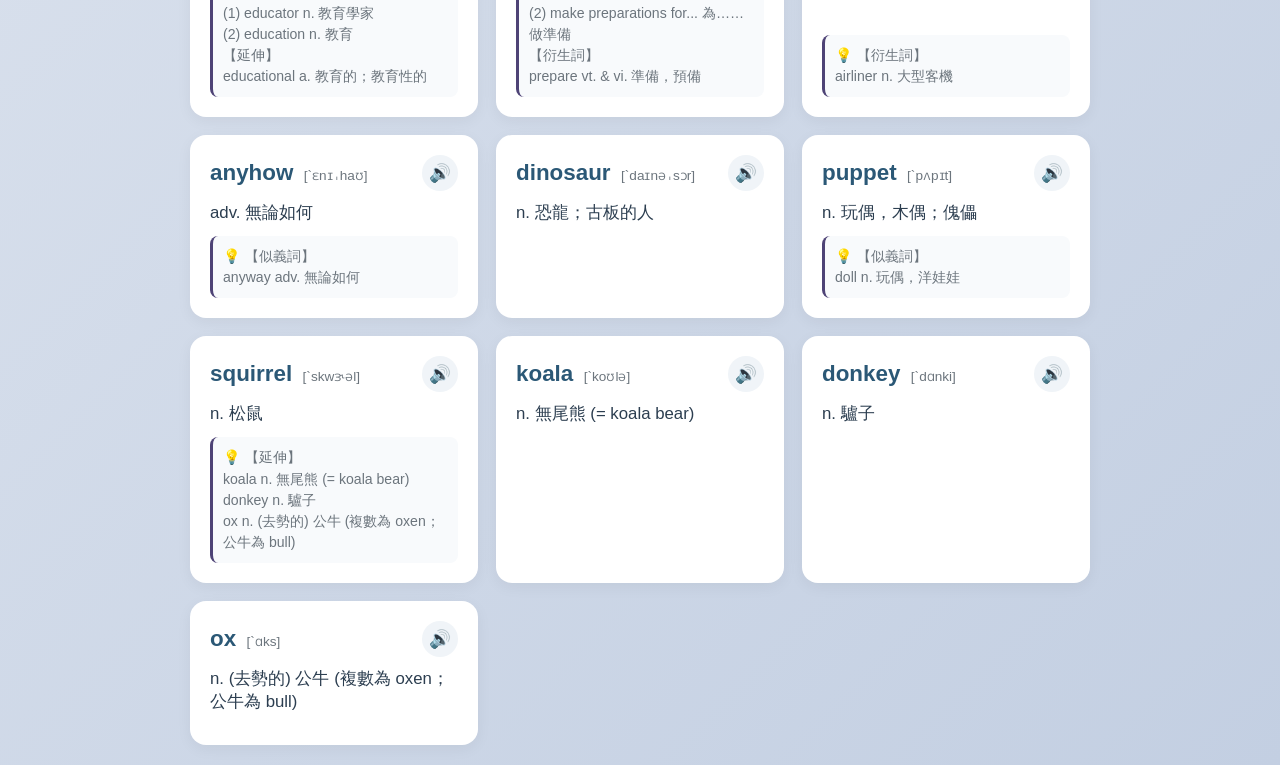
==== commit c15bb6eb: "增加logo小圖案" ====
--- a/index-7000-2.html
+++ b/index-7000-2.html
@@ -15,7 +15,8 @@
             <button class="lesson1-btn lesson0-btn" onclick="location.href='index-7000-2.html'">📚核心單字</button>
         </div>
         <header>
-            <h1 id="page-title">核心單字-第二次段考 單字複習與測驗</h1>  
+            <h1 id="page-title"><img src="logo.gif" alt="icon" style="width: 75px; height: 75px; border-radius: 50%; vertical-align: middle; margin-right: 8px;">
+                核心單字-第二次段考 單字複習與測驗</h1>  
         </header>
 
         <!-- 動態生成：單元切換頁籤 -->
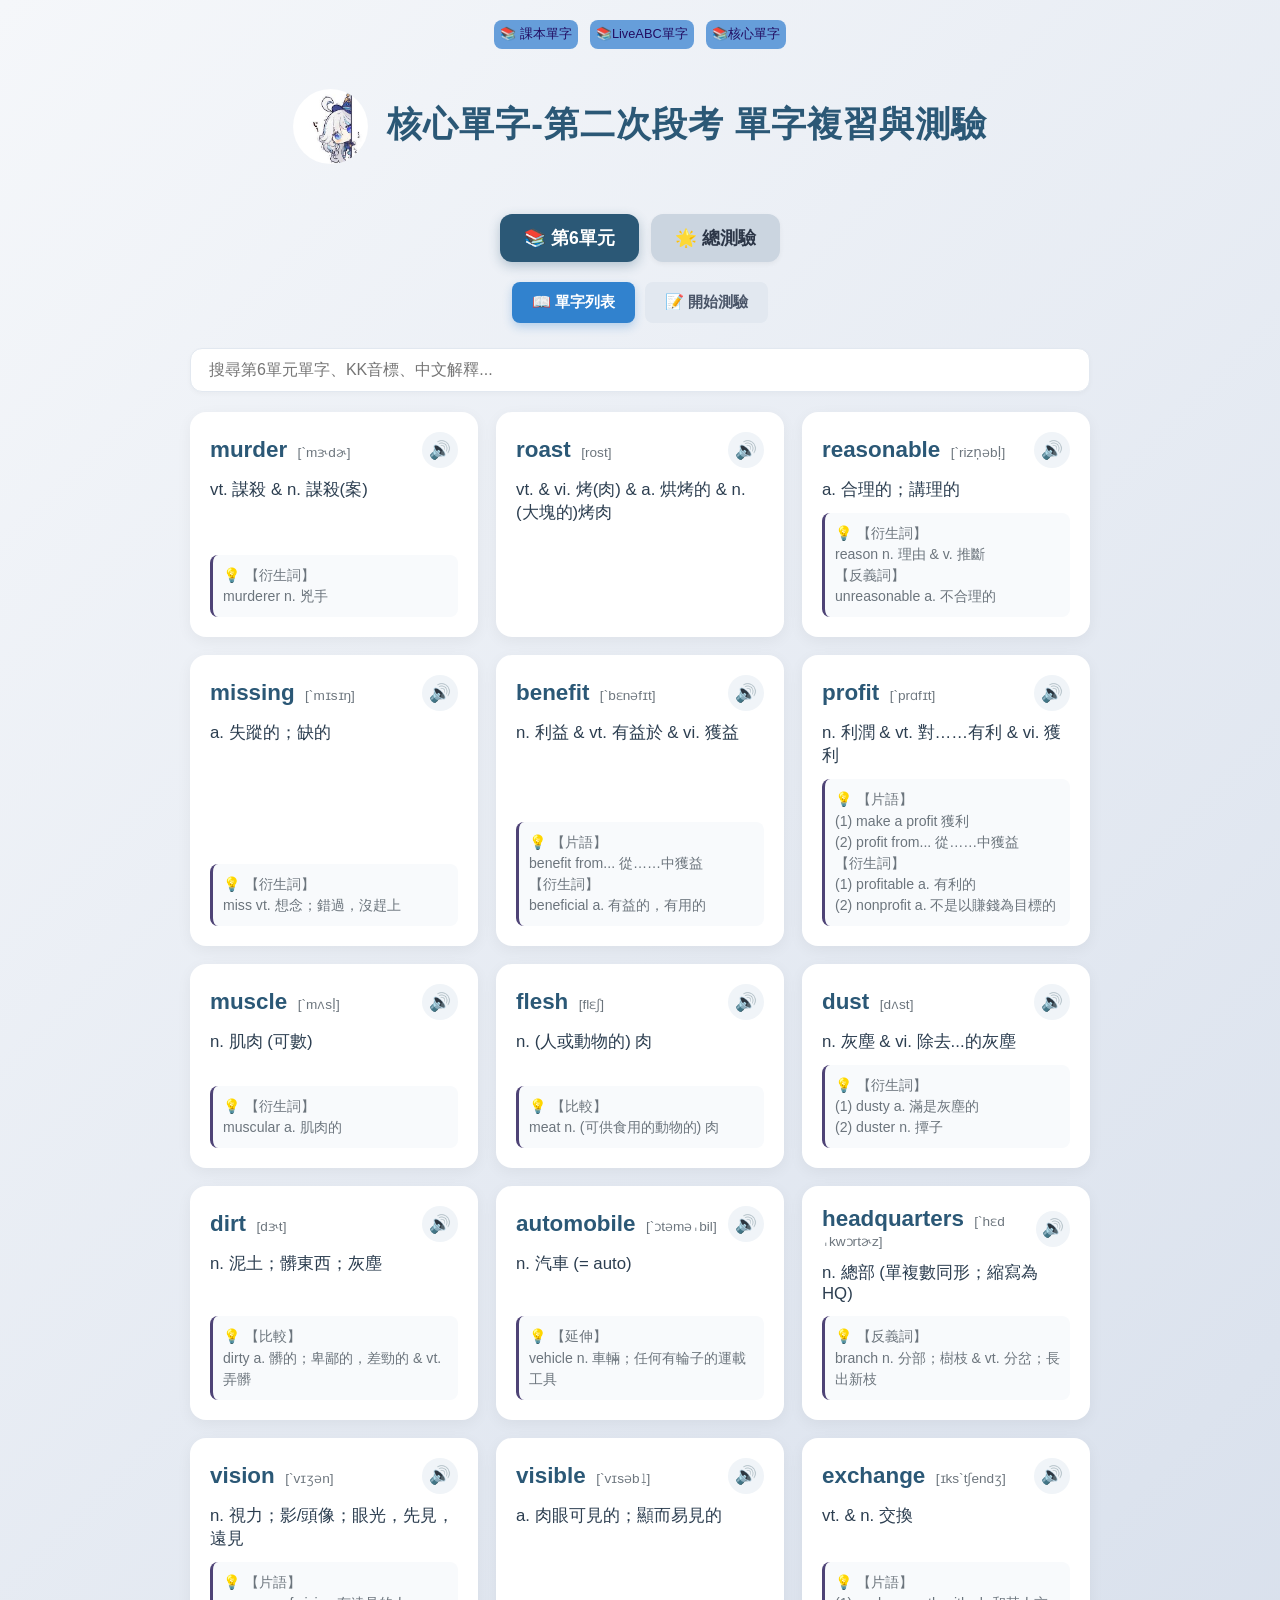
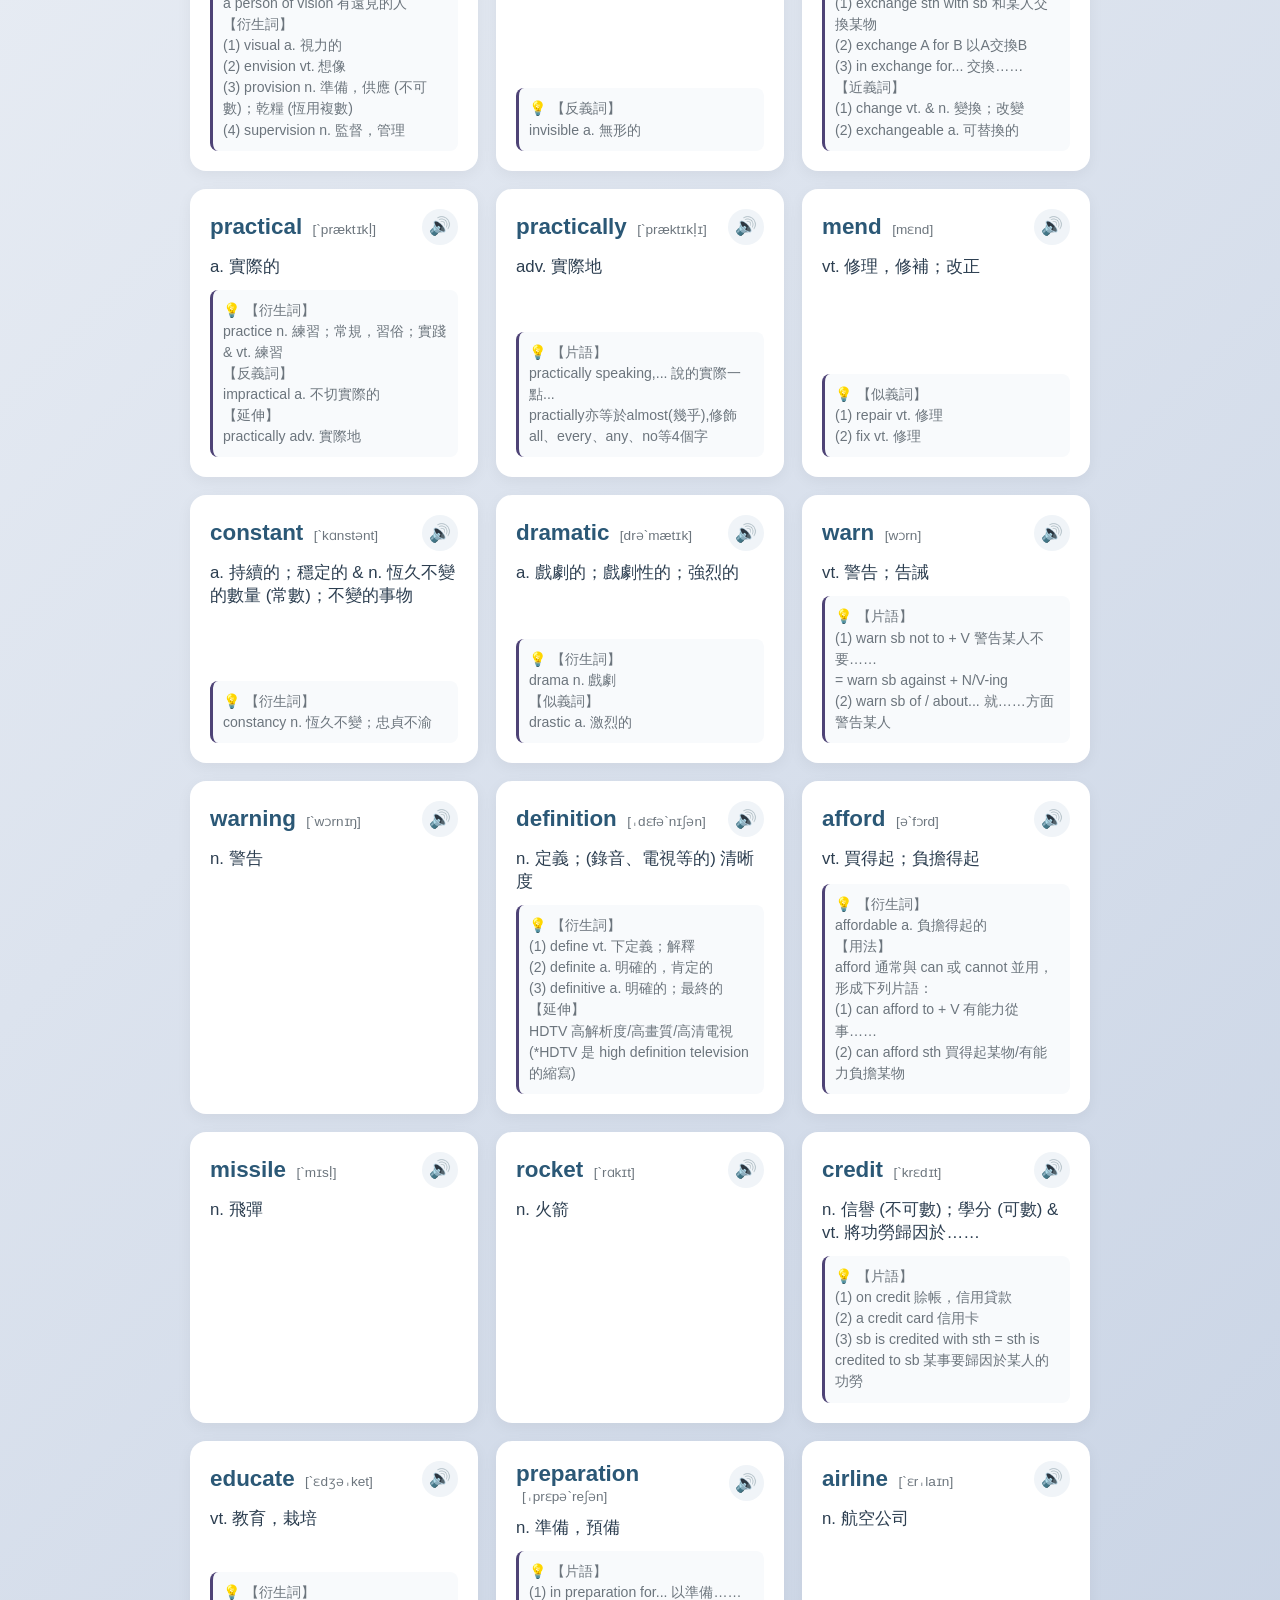
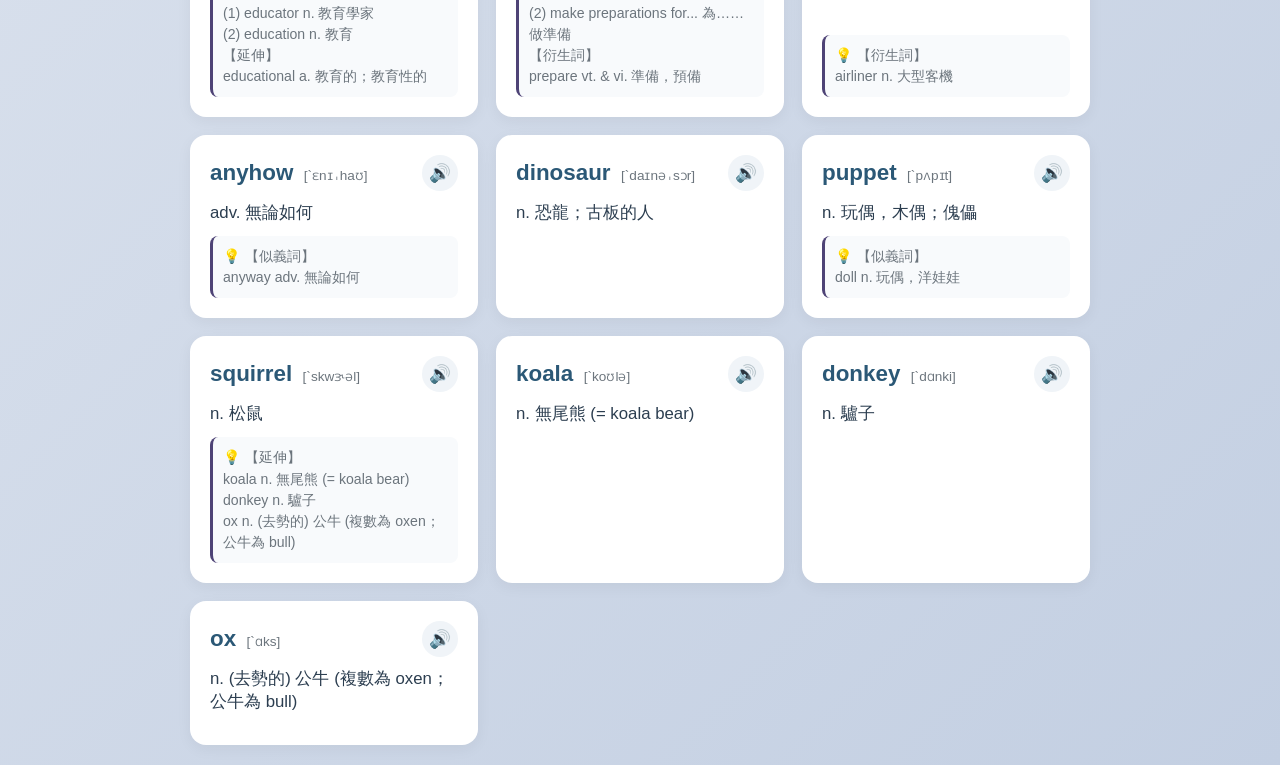
==== commit 12f0b6a7: "改圖案" ====
--- a/index-7000-2.html
+++ b/index-7000-2.html
@@ -15,7 +15,7 @@
             <button class="lesson1-btn lesson0-btn" onclick="location.href='index-7000-2.html'">📚核心單字</button>
         </div>
         <header>
-            <h1 id="page-title"><img src="logo.gif" alt="icon" style="width: 75px; height: 75px; border-radius: 50%; vertical-align: middle; margin-right: 8px;">
+            <h1 id="page-title"><img src="logo1.gif" alt="icon" style="width: 75px; height: 75px; border-radius: 50%; vertical-align: middle; margin-right: 8px;">
                 核心單字-第二次段考 單字複習與測驗</h1>  
         </header>
 
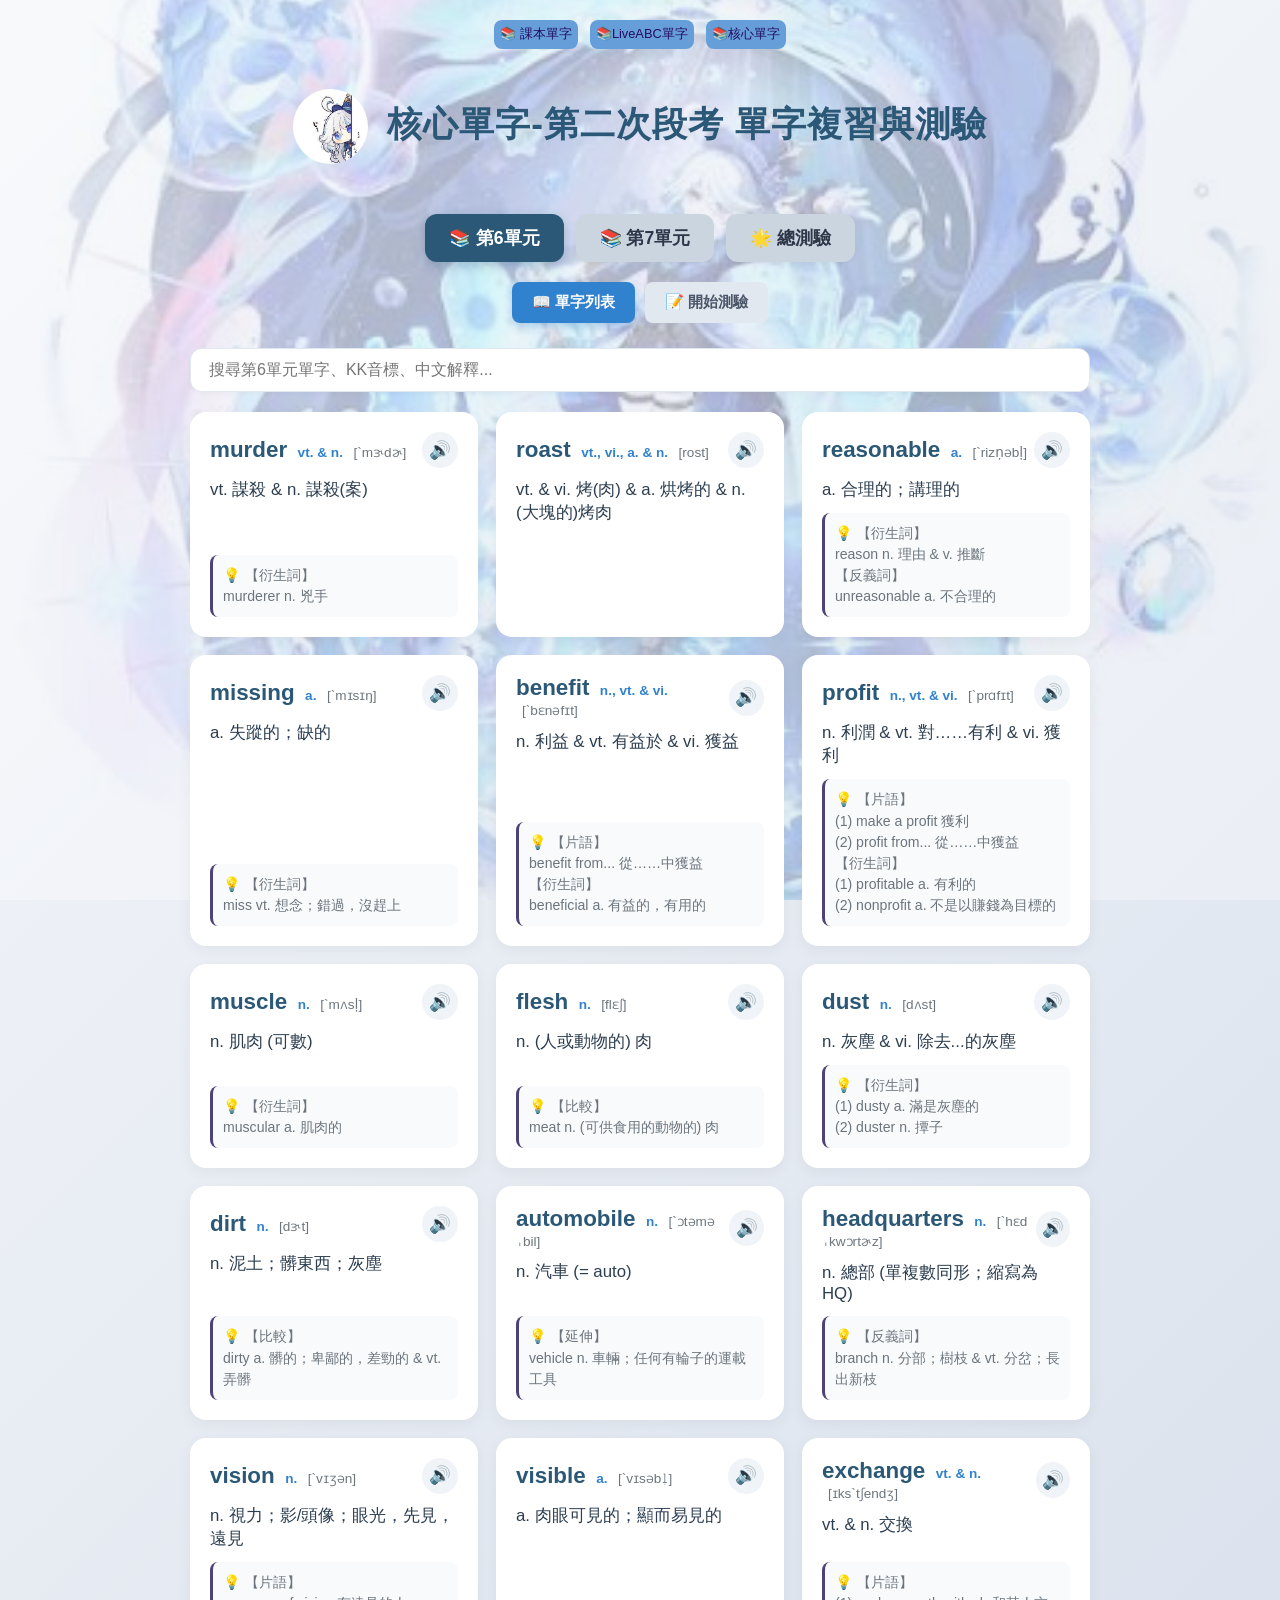
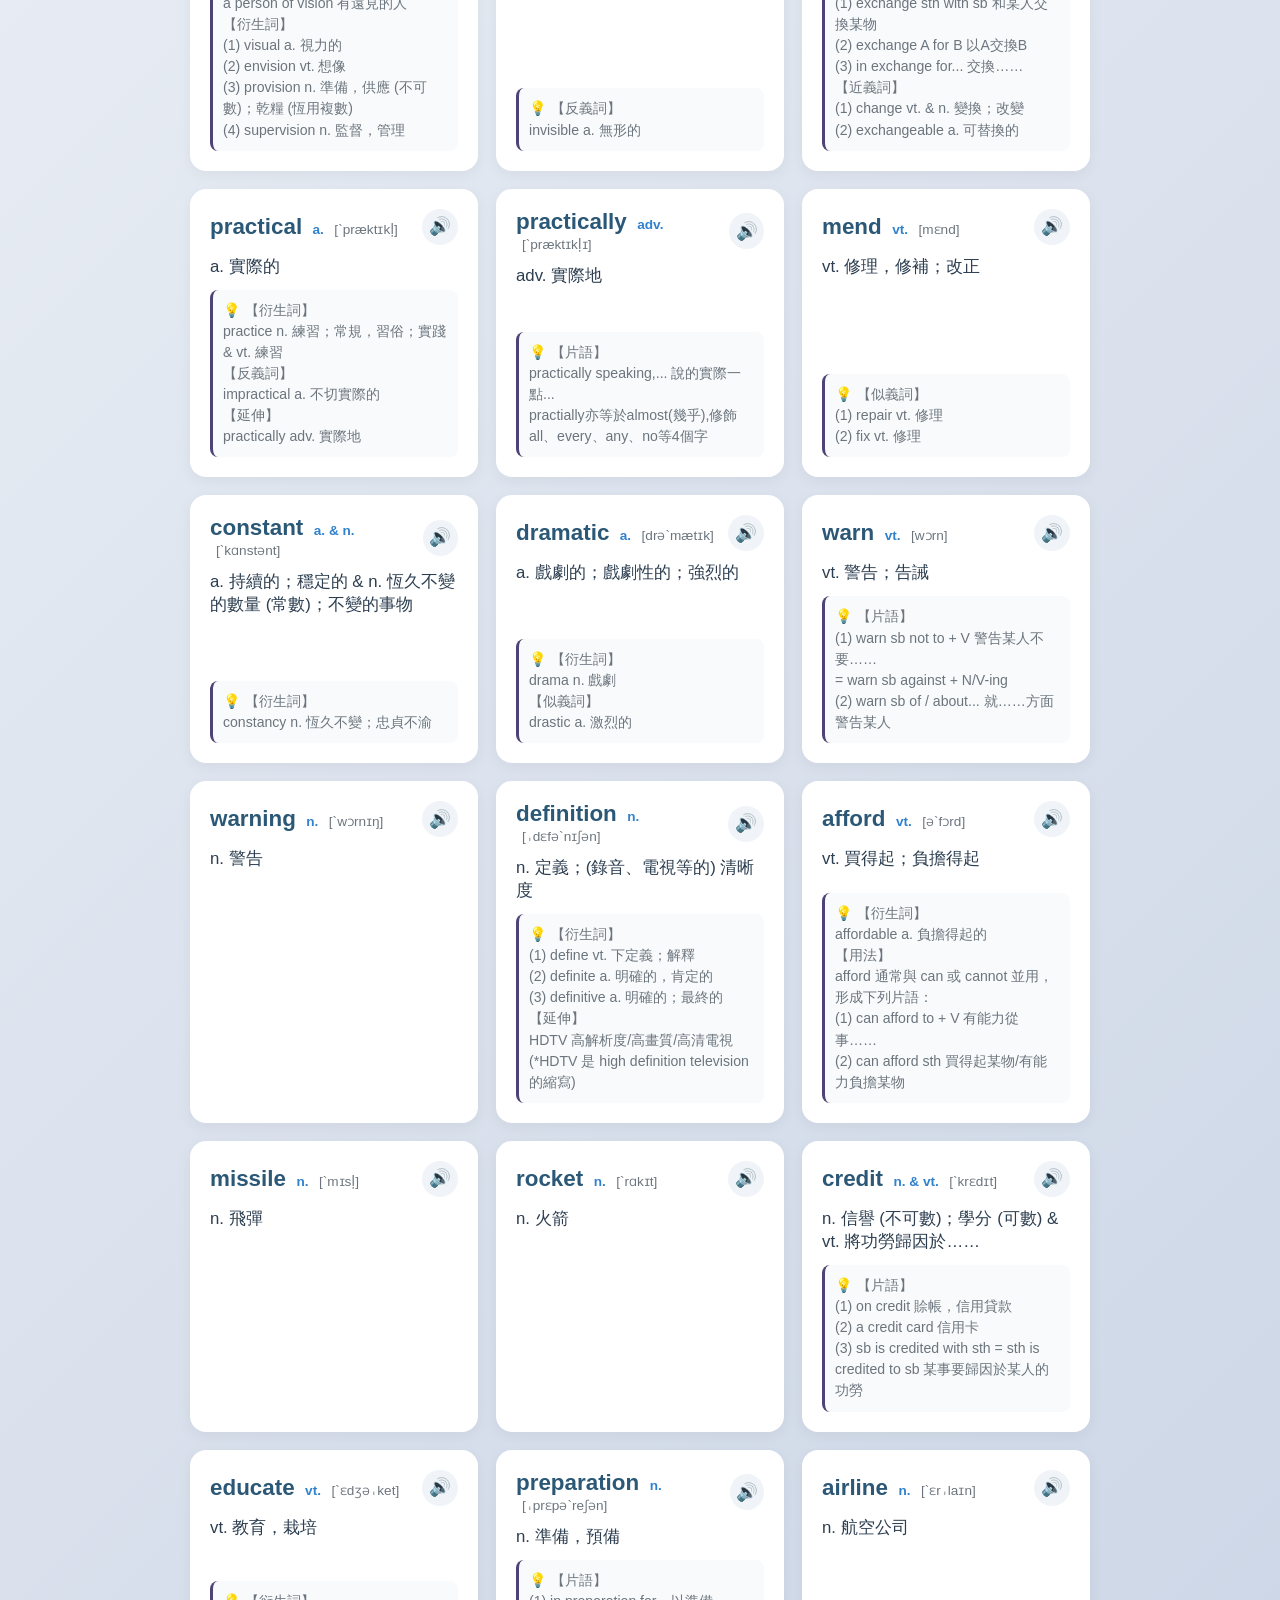
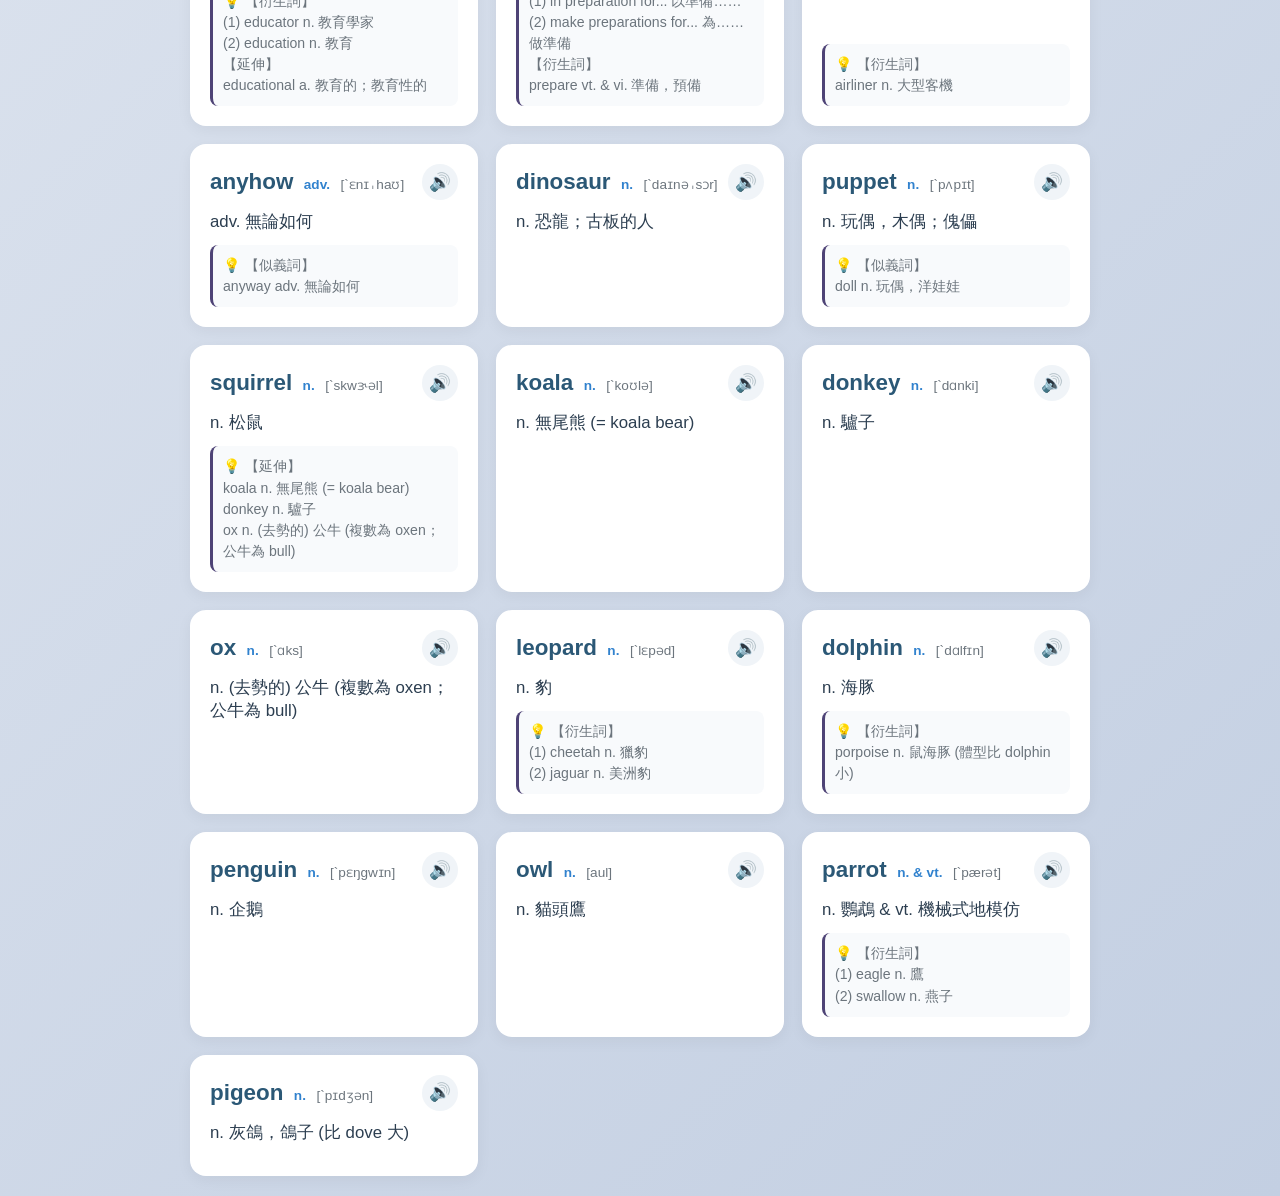
==== commit 713cc8f7: "雜誌改回第一周單字" ====
--- a/index-7000-2.html
+++ b/index-7000-2.html
@@ -35,21 +35,35 @@
         // 【動態設定區】以後只要在這裡加單元，或在 JS 加資料，HTML 永遠不用動！
         // =========================================================================
         const unitsConfig = [
-            // { id: 'lesson1', shortId: 'l1', name: '第1單元', dataVar: 'lesson1Data' },
-            // { id: 'lesson2', shortId: 'l2', name: '第2單元', dataVar: 'lesson2Data' },
-            // { id: 'lesson3', shortId: 'l3', name: '第3單元', dataVar: 'lesson3Data' },
-            { id: 'lesson6', shortId: 'l6', name: '第6單元', dataVar: 'unit6WordsData' }
-            // 之後要加第5單元、第6單元...直接在這裡繼續加物件即可：
-            // { id: 'lesson5', shortId: 'l5', name: '第5課', dataVar: 'magazine10w5WordsData' },
+            // { id: 'lesson1', shortId: 'l1', name: '第1單元', dataVar: 'unit1Data' },
+            // { id: 'lesson2', shortId: 'l2', name: '第2單元', dataVar: 'unit2Data' },
+            // { id: 'lesson3', shortId: 'l3', name: '第3單元', dataVar: 'unit3Data' },
+            // { id: 'lesson4', shortId: 'l4', name: '第4單元', dataVar: 'unit4Data' },
+            // { id: 'lesson5', shortId: 'l5', name: '第5單元', dataVar: 'unit5Data' },
+            { id: 'lesson6', shortId: 'l6', name: '第6單元', dataVar: 'unit6WordsData' },
+            { id: 'lesson7', shortId: 'l7', name: '第7單元', dataVar: 'unit7WordsData' },
+
+
+            // 之後要加單元...直接在這裡繼續加物件即可：
+            // { id: 'lesson8', shortId: 'l8', name: '第8單元', dataVar: 'unit8WordsData' },
+            // { id: 'lesson9', shortId: 'l9', name: '第9單元', dataVar: 'unit9WordsData' },
+            // { id: 'lesson10', shortId: 'l10', name: '第10單元', dataVar: 'unit10WordsData' },
         ];
 
         const lessonWordsMap = {
-            //   magazine10w1WordsData: magazine10w1WordsData,
-            //   magazine10w2WordsData: magazine10w2WordsData,
-            //   magazine10w3WordsData: magazine10w3WordsData,
-              unit6WordsData: unit6WordsData
+            //   unit1WordsData: unit1WordsData,
+            //   unit2WordsData: unit2WordsData,
+            //   unit3WordsData: unit3WordsData,
+            //   unit4WordsData: unit4WordsData,
+            //   unit5WordsData: unit5WordsData,
+              unit6WordsData: unit6WordsData,
+              unit7WordsData: unit7WordsData
+
+
              // 之後要加第5週、第6週...直接在這裡繼續加物件即可：
-             // magazine10w5WordsData: magazine10w5WordsData,
+             // unit8WordsData: unit8WordsData,
+            //  unit9WordsData: unit9WordsData,
+            //  unit10WordsData: unit10WordsData
              //注意： 這裡的 magazine10w5WordsData 必須確實存在，否則可能出現 ReferenceError，導致後續程式無法執行。
          };
 
--- a/style.css
+++ b/style.css
@@ -21,10 +21,27 @@
         body {
             font-family: 'PingFang TC', 'Microsoft JhengHei', 'Helvetica Neue', Arial, sans-serif;
             background: var(--bg-grad);
+            /* background: url('bg1.gif') no-repeat center center fixed; */
+            
+            background-size: cover;
             margin: 0;
             padding: 20px;
             color: var(--text-main);
             min-height: 100vh;
+        }
+
+       /* 建立一個獨立的背景圖層來調整透明度 */
+        body::before {
+            content: "";
+            position: fixed;
+            top: 0;
+            left: 0;
+            width: 100%;
+            height: 100%;
+            background: url('bg1.gif') no-repeat center center;
+            background-size: cover;
+            opacity: 0.3; /* 數字越小越透明（0.1 ~ 1 之間，例如 0.3 代表 30% 不透明度） */
+            z-index: -1; /* 讓圖片保持在所有內容的最底層 */
         }
 
         .container {
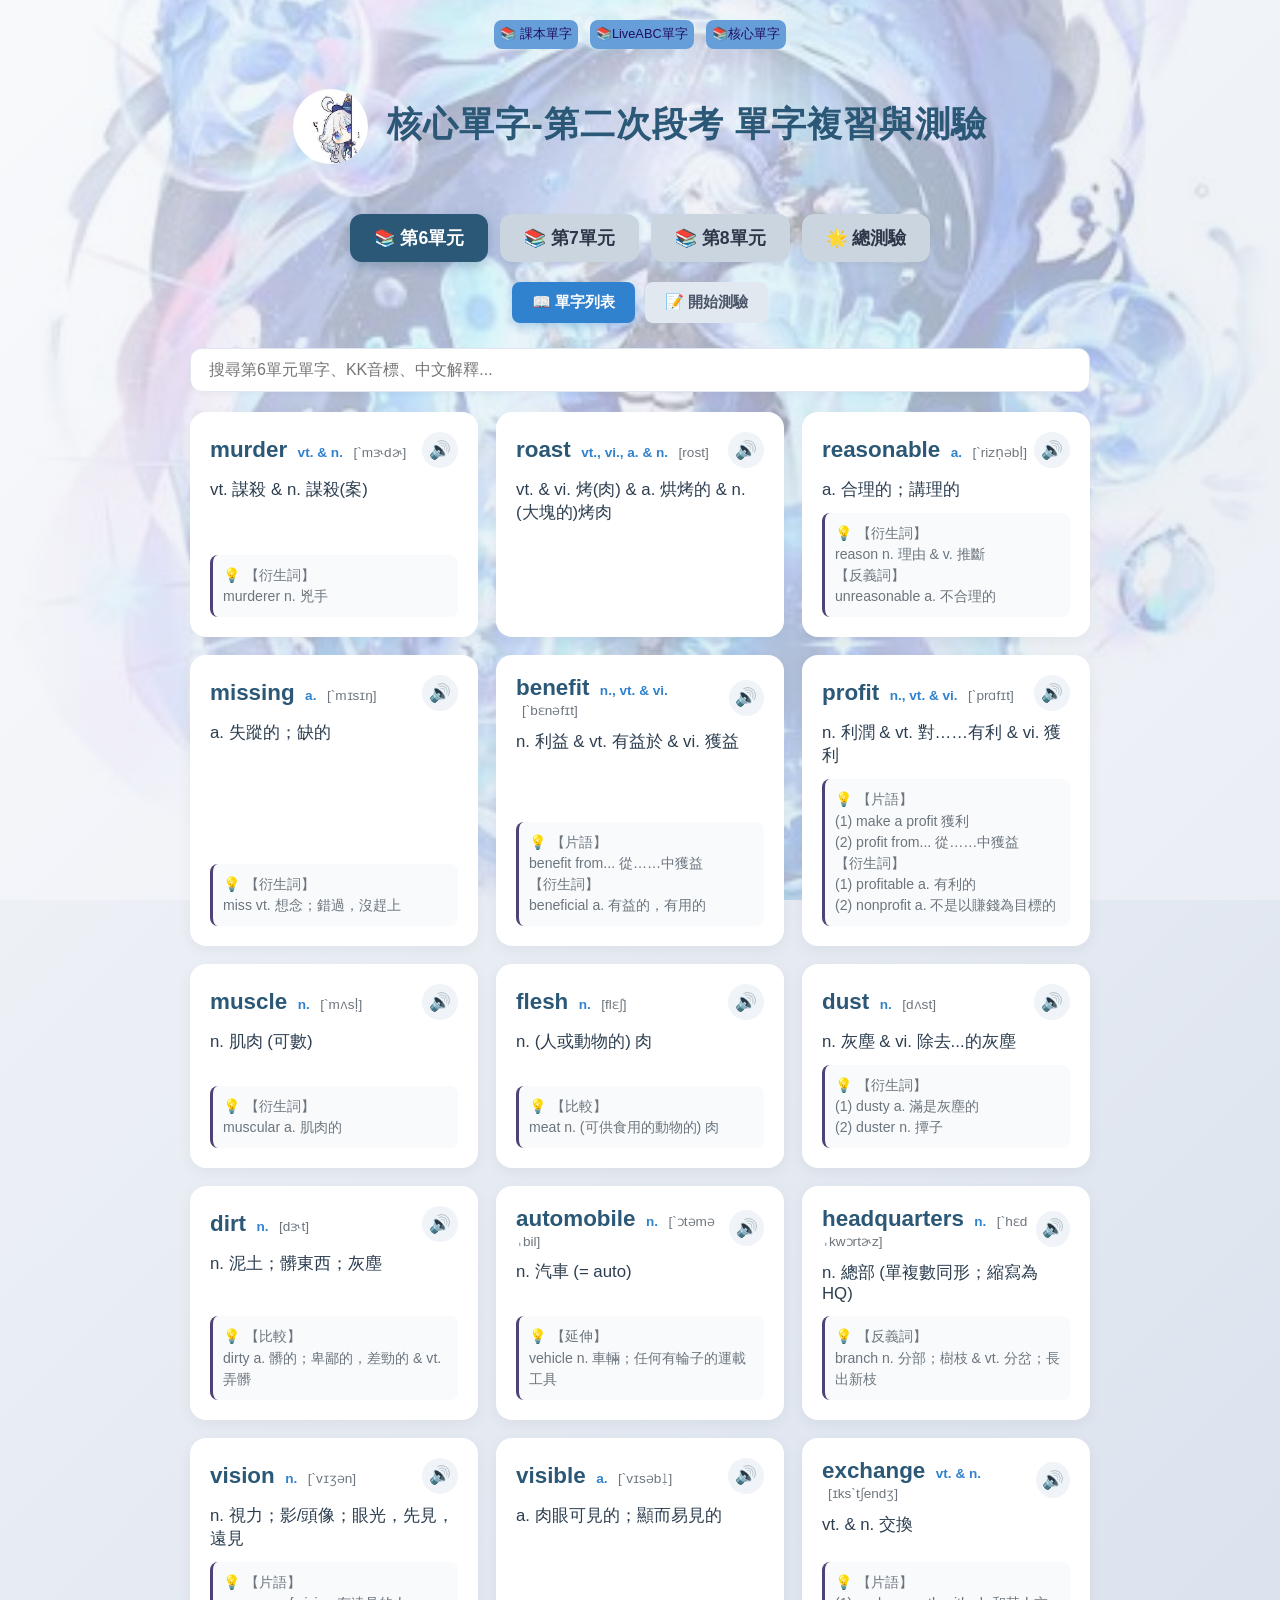
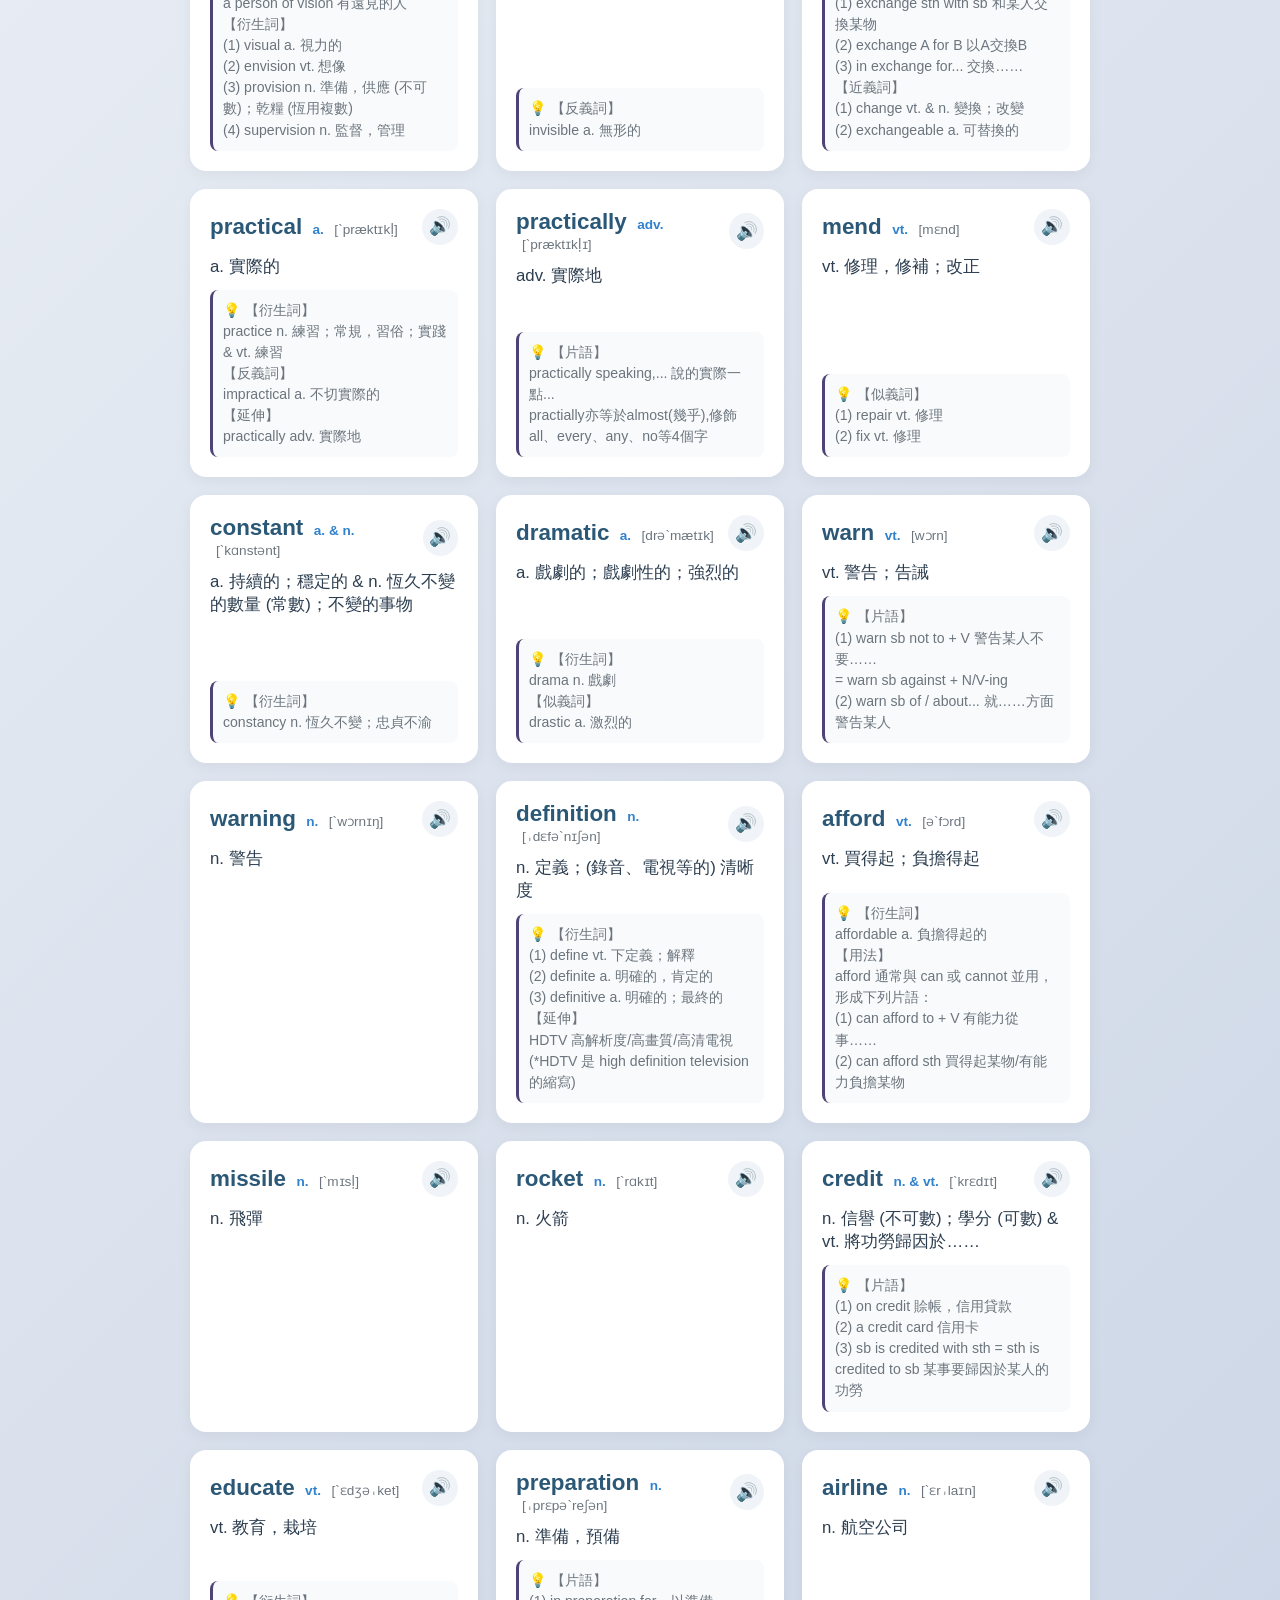
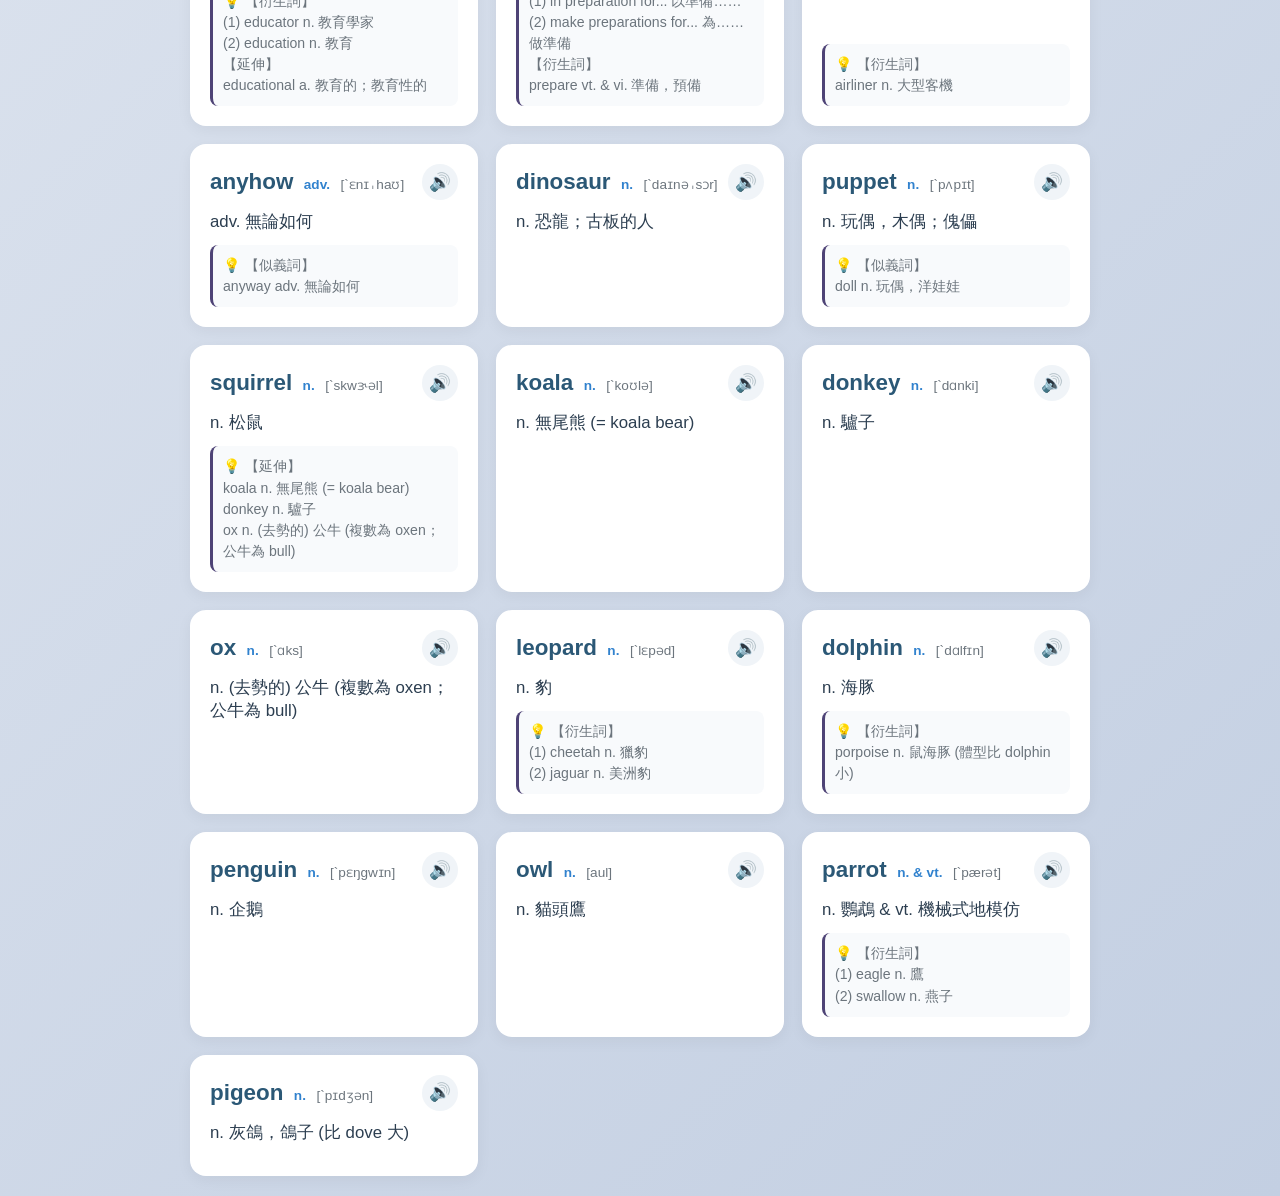
==== commit d96fc20a: "新增核心第8單元字彙" ====
--- a/index-7000-2.html
+++ b/index-7000-2.html
@@ -42,6 +42,7 @@
             // { id: 'lesson5', shortId: 'l5', name: '第5單元', dataVar: 'unit5Data' },
             { id: 'lesson6', shortId: 'l6', name: '第6單元', dataVar: 'unit6WordsData' },
             { id: 'lesson7', shortId: 'l7', name: '第7單元', dataVar: 'unit7WordsData' },
+            { id: 'lesson8', shortId: 'l8', name: '第8單元', dataVar: 'unit8WordsData' },
 
 
             // 之後要加單元...直接在這裡繼續加物件即可：
@@ -57,7 +58,8 @@
             //   unit4WordsData: unit4WordsData,
             //   unit5WordsData: unit5WordsData,
               unit6WordsData: unit6WordsData,
-              unit7WordsData: unit7WordsData
+              unit7WordsData: unit7WordsData,
+              unit8WordsData: unit8WordsData
 
 
              // 之後要加第5週、第6週...直接在這裡繼續加物件即可：
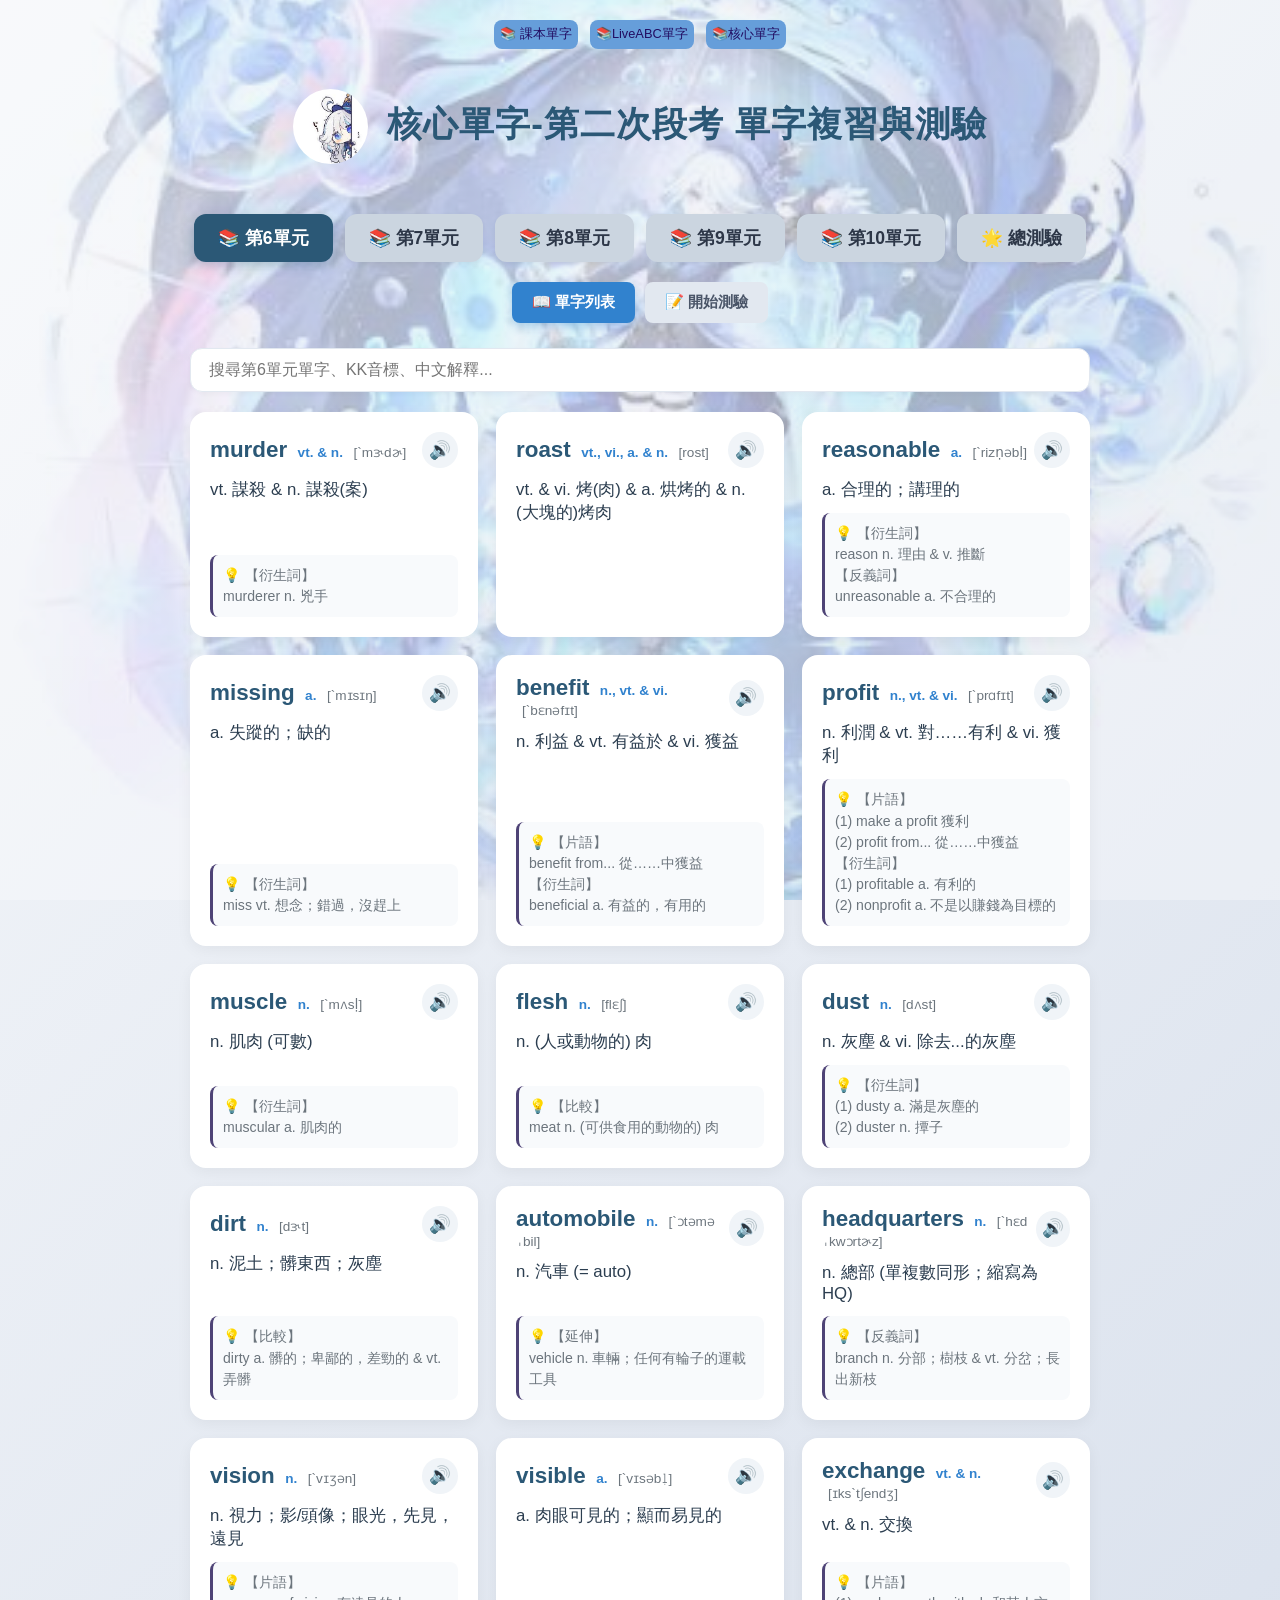
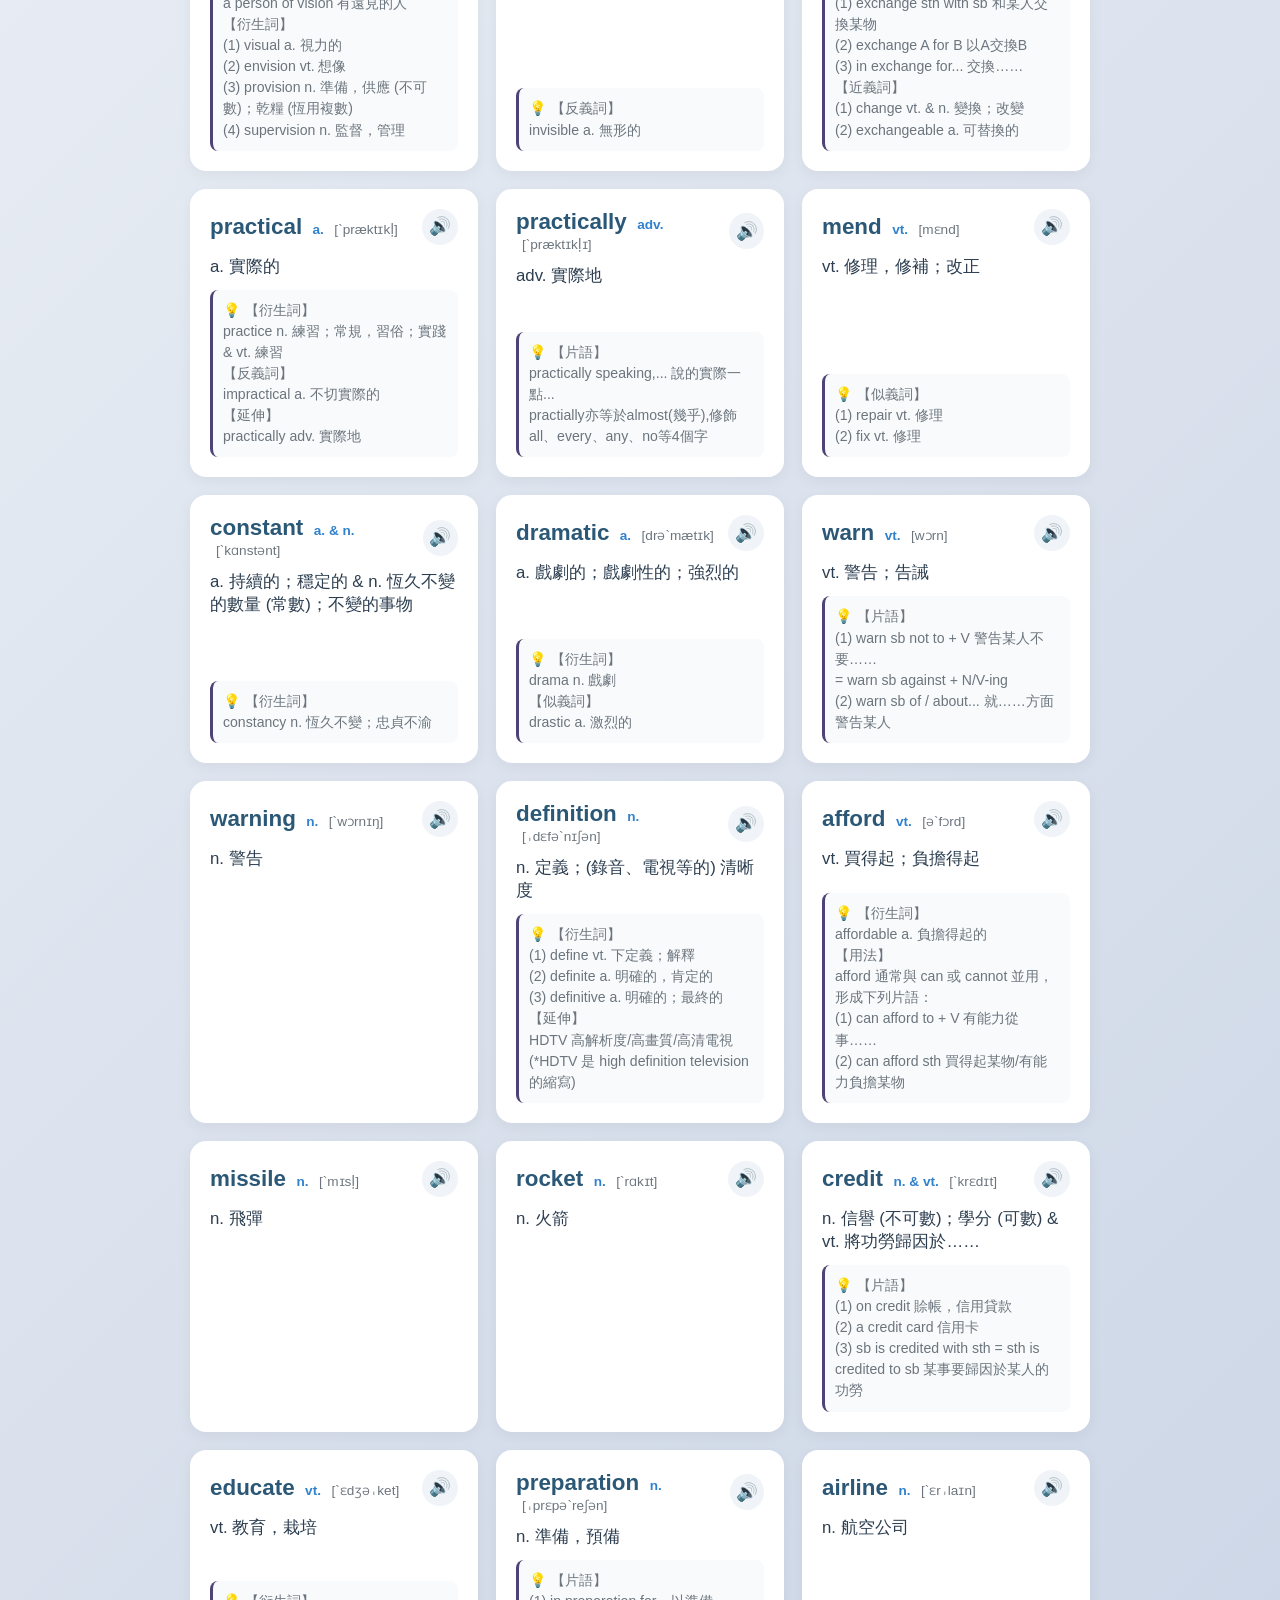
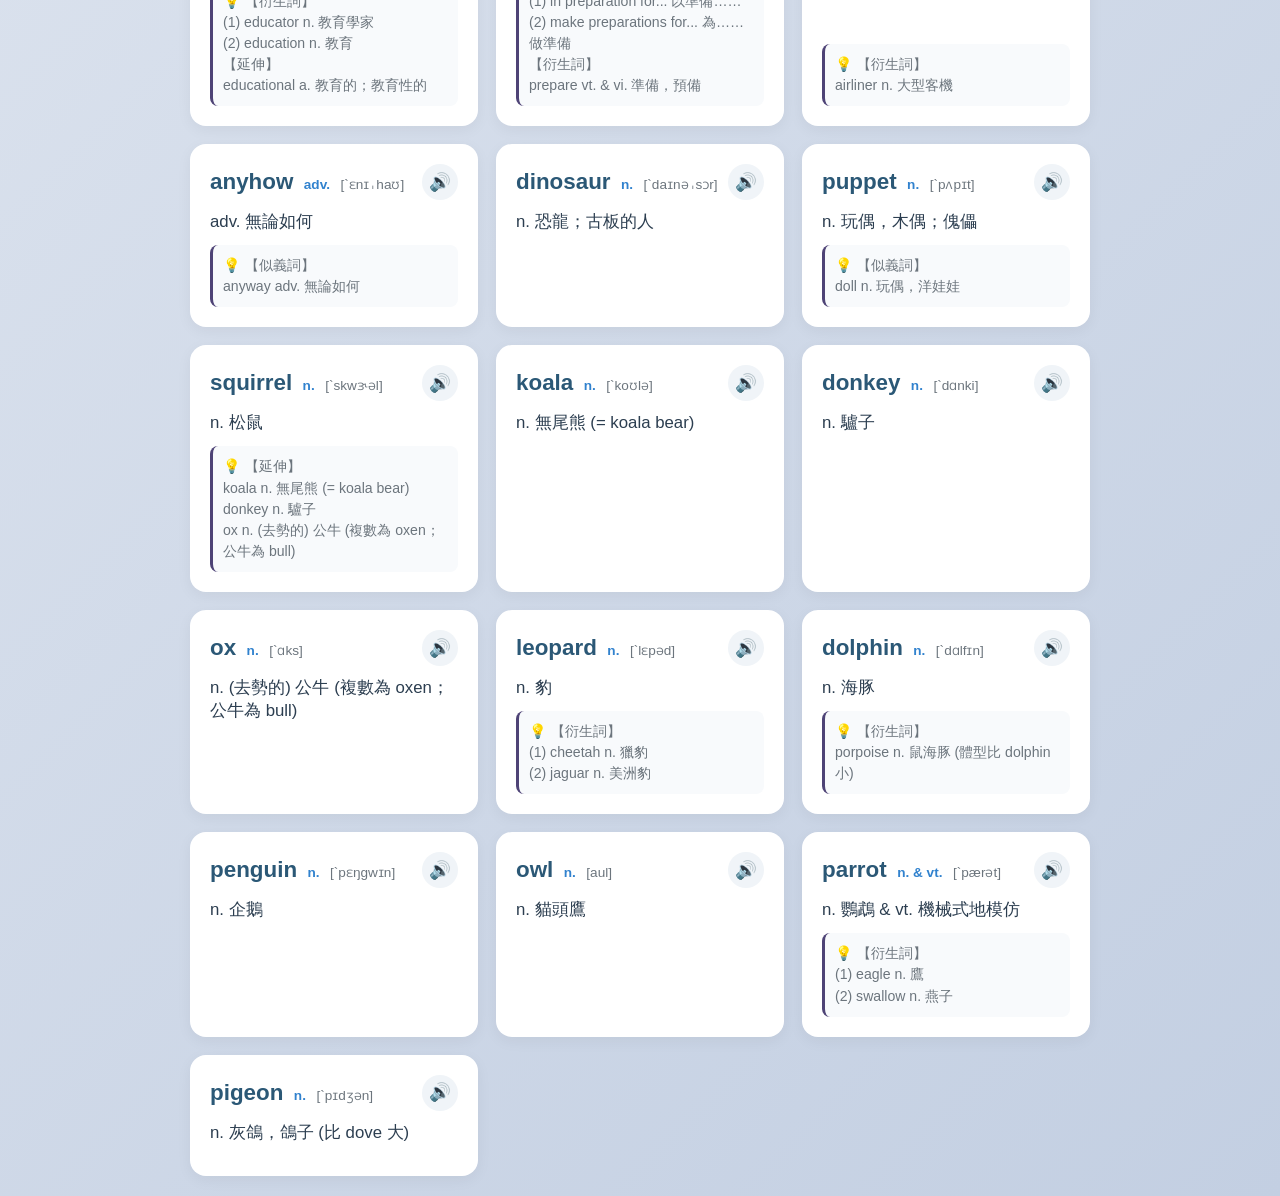
==== commit 6a624270: "增加核心單字第9跟10單元" ====
--- a/index-7000-2.html
+++ b/index-7000-2.html
@@ -43,7 +43,8 @@
             { id: 'lesson6', shortId: 'l6', name: '第6單元', dataVar: 'unit6WordsData' },
             { id: 'lesson7', shortId: 'l7', name: '第7單元', dataVar: 'unit7WordsData' },
             { id: 'lesson8', shortId: 'l8', name: '第8單元', dataVar: 'unit8WordsData' },
-
+            { id: 'lesson9', shortId: 'l9', name: '第9單元', dataVar: 'unit9WordsData' },
+            { id: 'lesson10', shortId: 'l10', name: '第10單元', dataVar: 'unit10WordsData' },
 
             // 之後要加單元...直接在這裡繼續加物件即可：
             // { id: 'lesson8', shortId: 'l8', name: '第8單元', dataVar: 'unit8WordsData' },
@@ -59,7 +60,9 @@
             //   unit5WordsData: unit5WordsData,
               unit6WordsData: unit6WordsData,
               unit7WordsData: unit7WordsData,
-              unit8WordsData: unit8WordsData
+              unit8WordsData: unit8WordsData,
+              unit9WordsData: unit9WordsData,
+              unit10WordsData: unit10WordsData
 
 
              // 之後要加第5週、第6週...直接在這裡繼續加物件即可：
